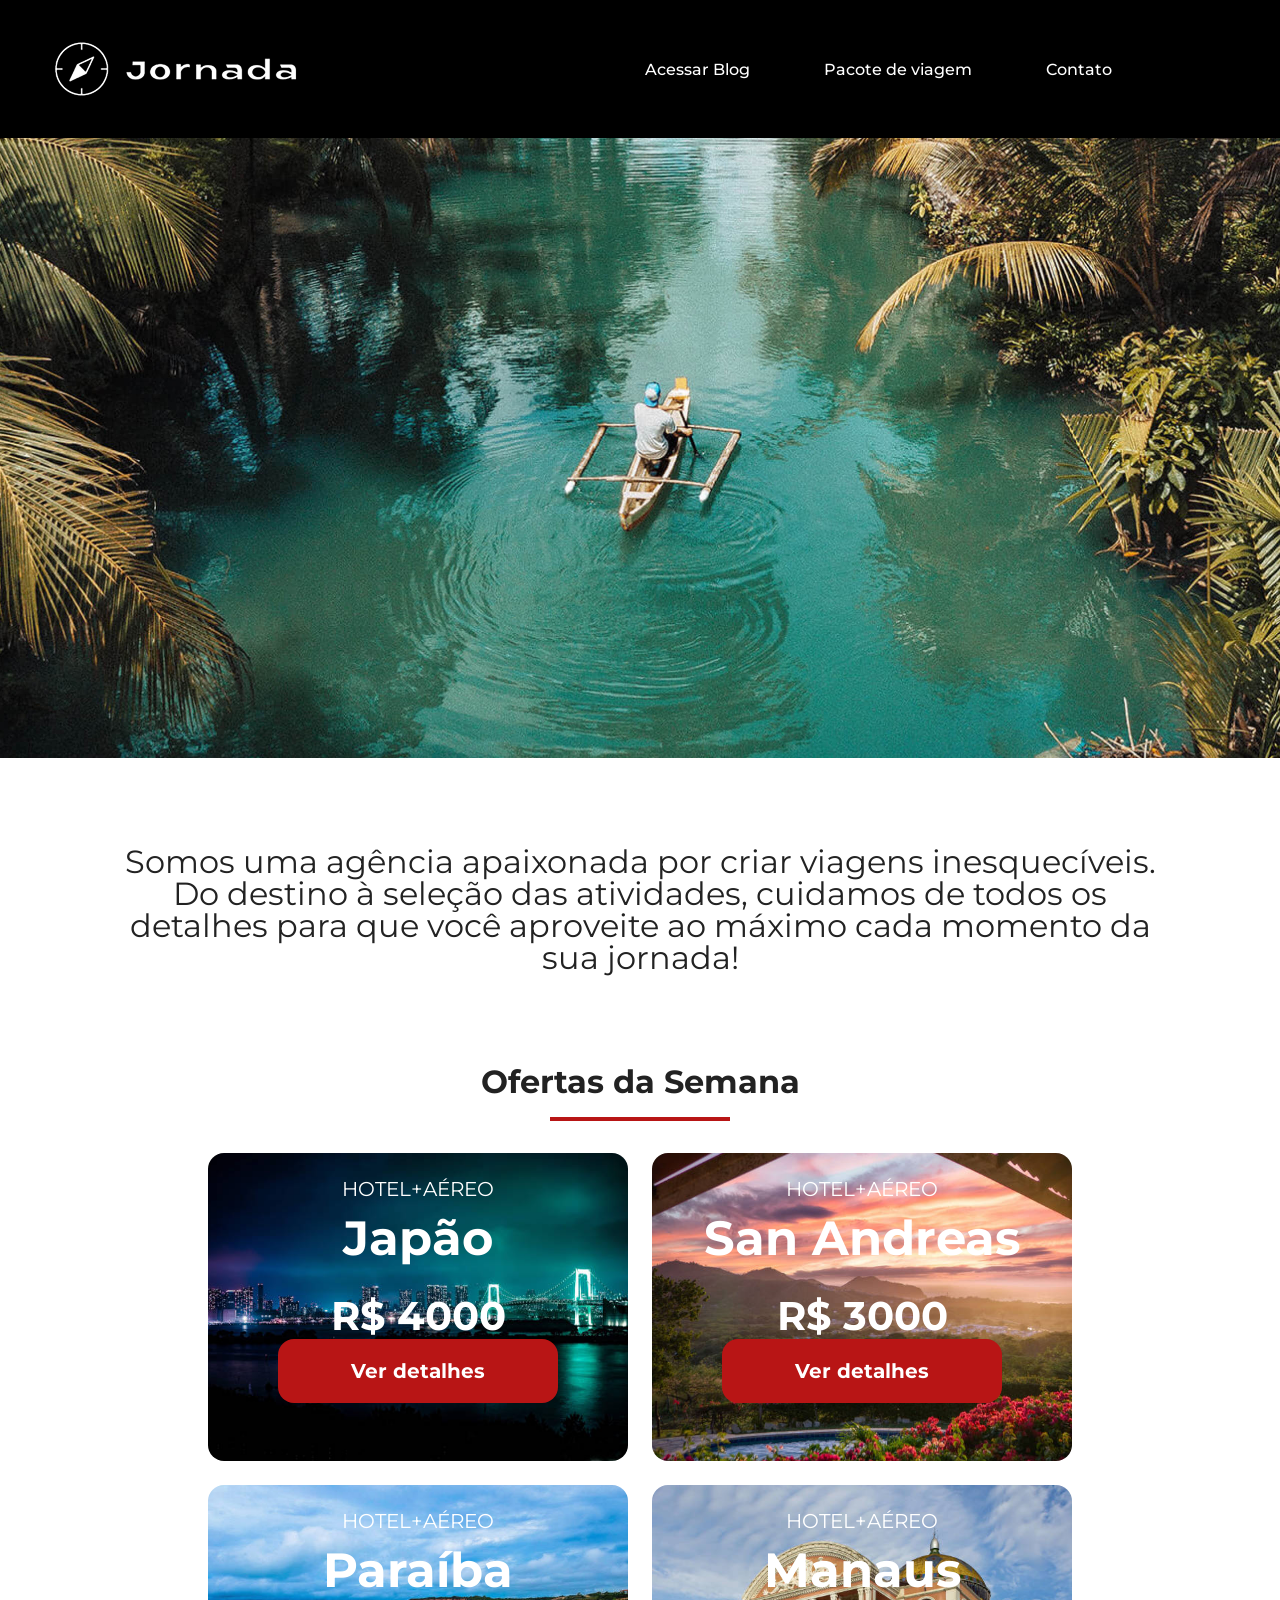
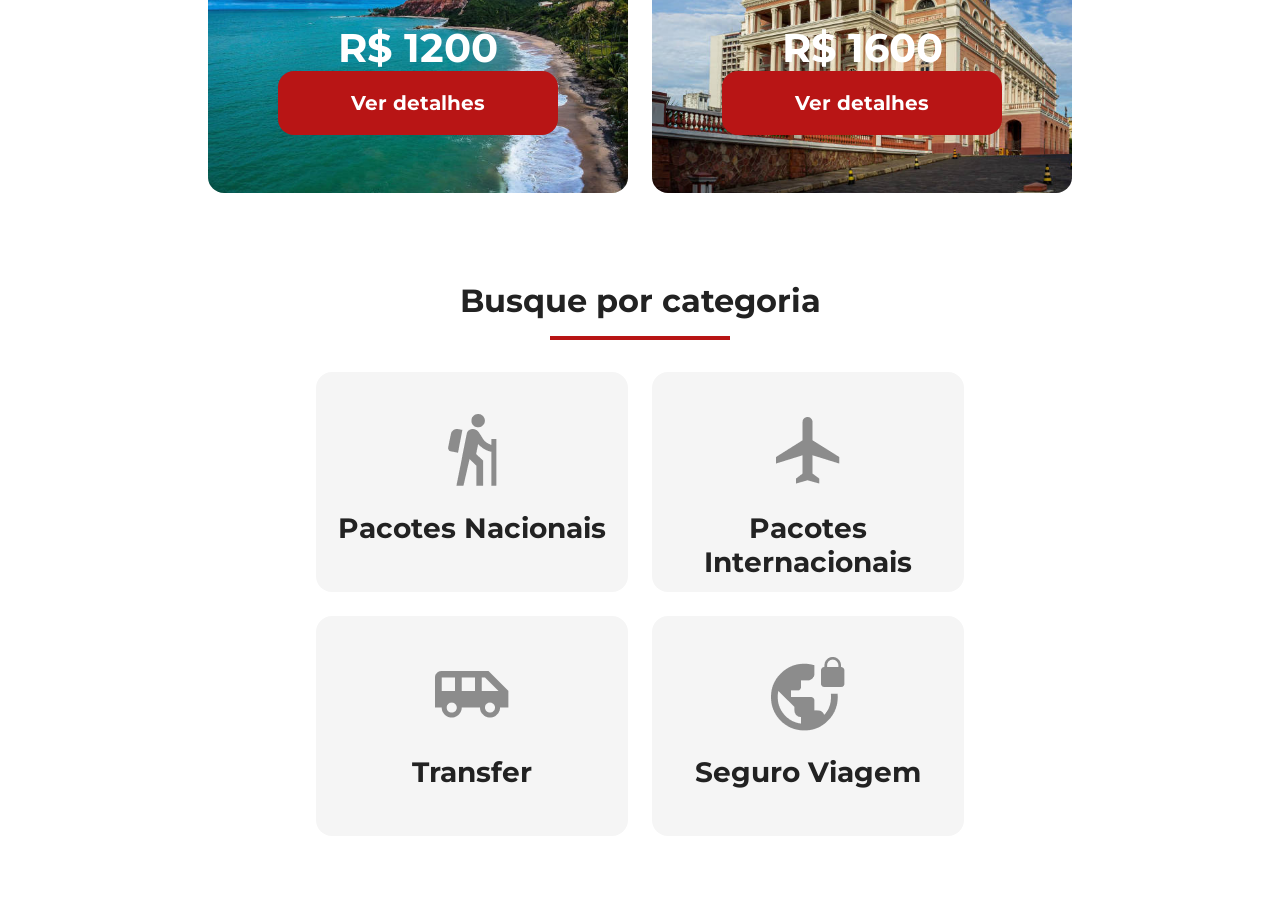
==== index.html @ 09c6f74e "finalizando responsividade e ajustes em categorias" ====
<!doctype html>
<html lang="pt-br">
  <head>
    <meta charset="UTF-8" />
    <meta name="viewport" content="width=device-width, initial-scale=1.0" />
    <link rel="stylesheet" href="./css/style.css" />
    <title>Jornada Viagens</title>
  </head>
  <body>
    <header>
      <a class="logo" href="index.html" title="volta para a página inicial">
        <img
          class="img-mobile"
          src="./img/bussola-jornada-branca.png"
          alt="Bussola do logo na cor branca"
        />
        <img
          class="img-desktop"
          src="./img/bussola-texto-branca.png"
          alt="Logo jornada viagens na cor branca"
        />
      </a>
      <div class="navigation-menu">
        <label for="menu">
          <img src="./img/menu.png" alt="menu" />
        </label>
        <input type="checkbox" id="menu" hidden />
        <nav>
          <ul class="list-links">
            <li>
              <a
                href="./blog.html"
                class="link"
                target="_blank"
                title="Acessar Blog"
                >Acessar Blog</a
              >
            </li>
            <li>
              <a
                href="./pacotes.html"
                class="link"
                target="_blank"
                title="Acessar Pacotes de viagem"
                >Pacote de viagem</a
              >
            </li>
            <li>
              <a
                href="./contato.html"
                class="link"
                target="_blank"
                title="Acessar Contato"
                >Contato</a
              >
            </li>
          </ul>
        </nav>
      </div>
    </header>
    <section class="hero">
      <div class="hero-img"></div>
      <h2>
        Somos uma agência apaixonada por criar viagens inesquecíveis. Do destino
        à seleção das atividades, cuidamos de todos os detalhes para que você
        aproveite ao máximo cada momento da sua jornada!
      </h2>
    </section>
    <section class="offers sections">
      <div class="section-title">
        <h2>Ofertas da Semana</h2>
        <hr />
      </div>
      <div class="offers-cards">
        <article class="card japao">
          <header>
            <p>HOTEL+AÉREO</p>
            <h3>Japão <br /><span>R$ 4000</span></h3>
          </header>
          <footer>
            <a href="#" class="button">Ver detalhes</a>
          </footer>
        </article>
        <article class="card san-andreas">
          <header>
            <p>HOTEL+AÉREO</p>
            <h3>San Andreas <br /><span>R$ 3000</span></h3>
          </header>
          <footer>
            <a href="#" class="button">Ver detalhes</a>
          </footer>
        </article>
        <article class="card paraiba">
          <header>
            <p>HOTEL+AÉREO</p>
            <h3>Paraíba <br /><span>R$ 1200</span></h3>
          </header>
          <footer>
            <a href="#" class="button">Ver detalhes</a>
          </footer>
        </article>
        <article class="card manaus">
          <header>
            <p>HOTEL+AÉREO</p>
            <h3>Manaus <br /><span>R$ 1600</span></h3>
          </header>
          <footer>
            <a href="#" class="button">Ver detalhes</a>
          </footer>
        </article>
      </div>
    </section>
    <section class="categories sections">
      <div class="section-title">
        <h2>Busque por categoria</h2>
        <hr />
      </div>
      <div class="categorias-cards">
        <a href="#" class="categoria">
          <div class="img-categoria">
            <img src="./img/category-pacote-nacional.png" alt="" />
          </div>
          <h3>Pacotes Nacionais</h3>
        </a>

        <a href="#" class="categoria">
          <div class="img-categoria">
            <img src="./img/category-pacote-internacional.png" alt="" />
          </div>
          <h3>Pacotes Internacionais</h3>
        </a>

        <a href="#" class="categoria">
          <div class="img-categoria">
            <img src="./img/category-transfer.png" alt="" />
          </div>
          <h3>Transfer</h3>
        </a>

        <a href="#" class="categoria">
          <div class="img-categoria">
            <img src="./img/category-seguro-viagens.png" alt="" />
          </div>
          <h3>Seguro Viagem</h3>
        </a>
      </div>
    </section>
  </body>
</html>
---- css/style.css ----
@import url(./global.css);
@import url(./header.css);
@import url(./hero.css);
@import url(./offers.css);
@import url(./category.css);
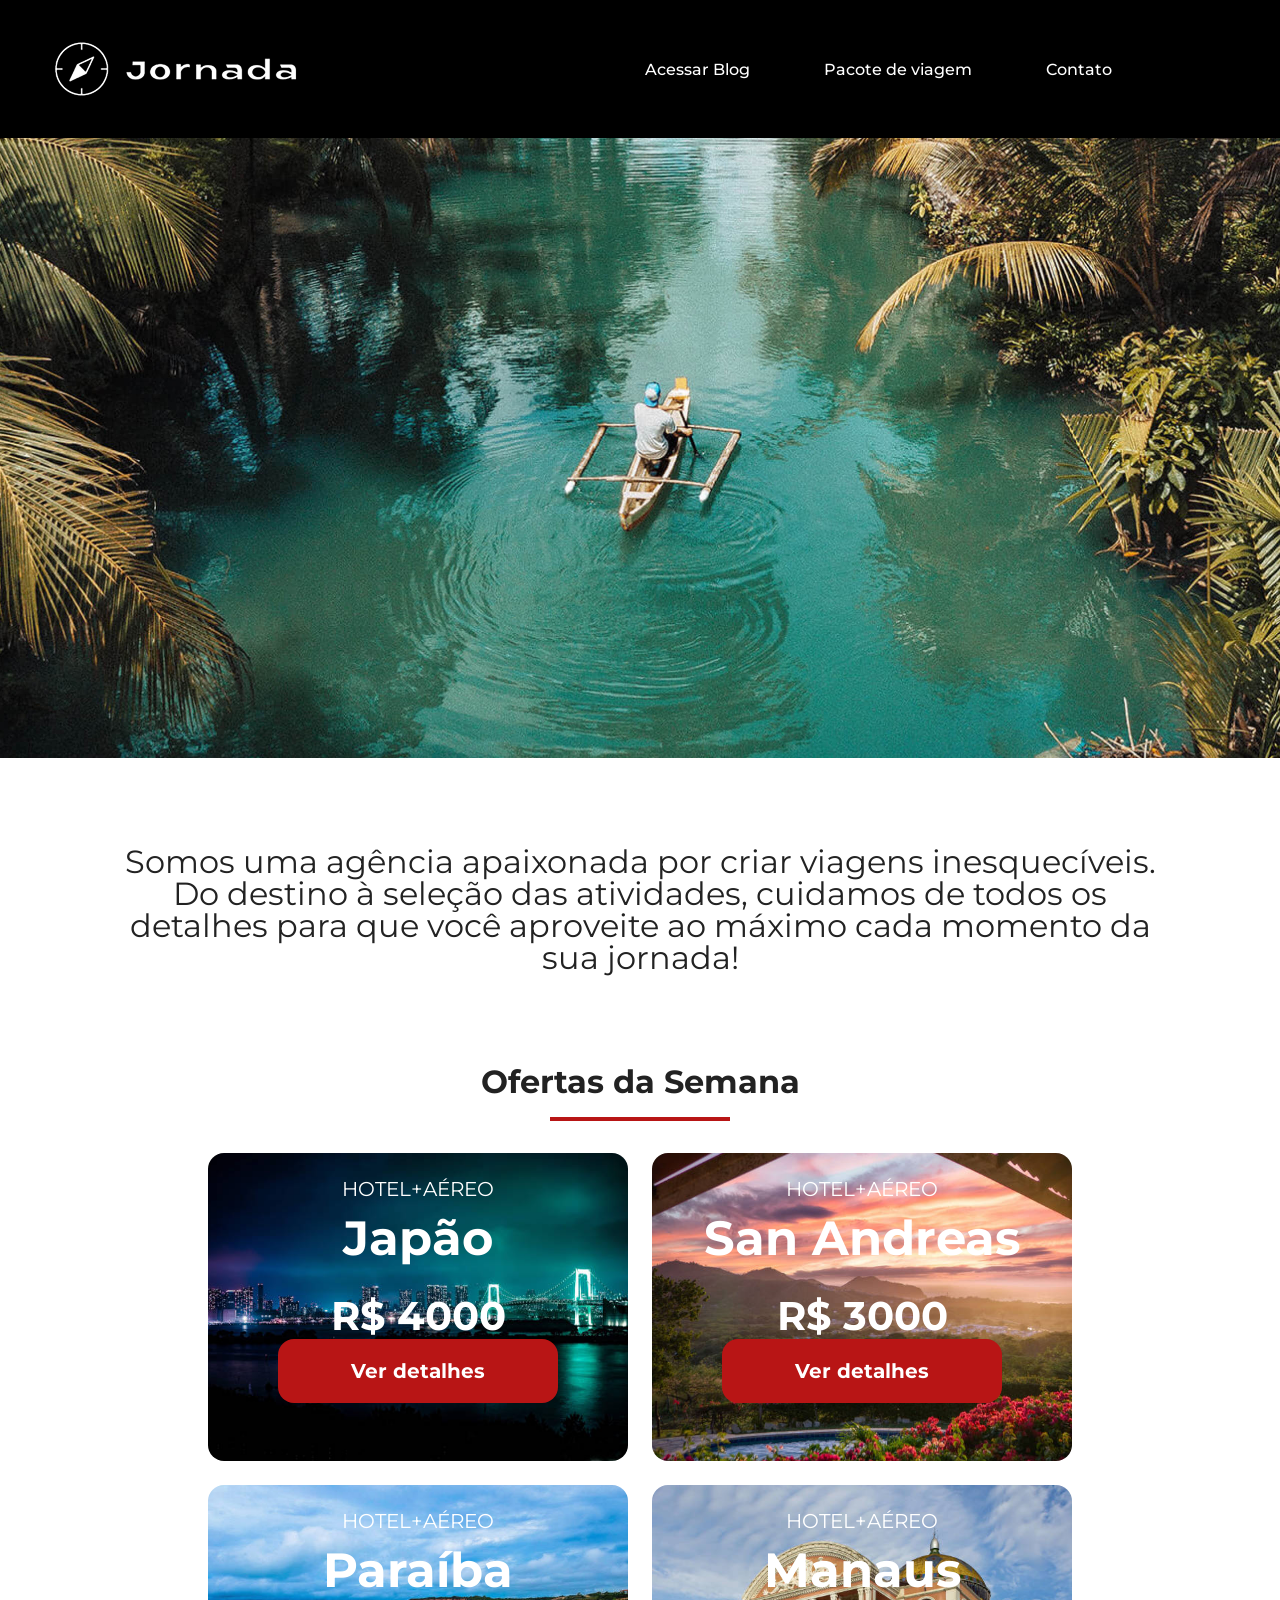
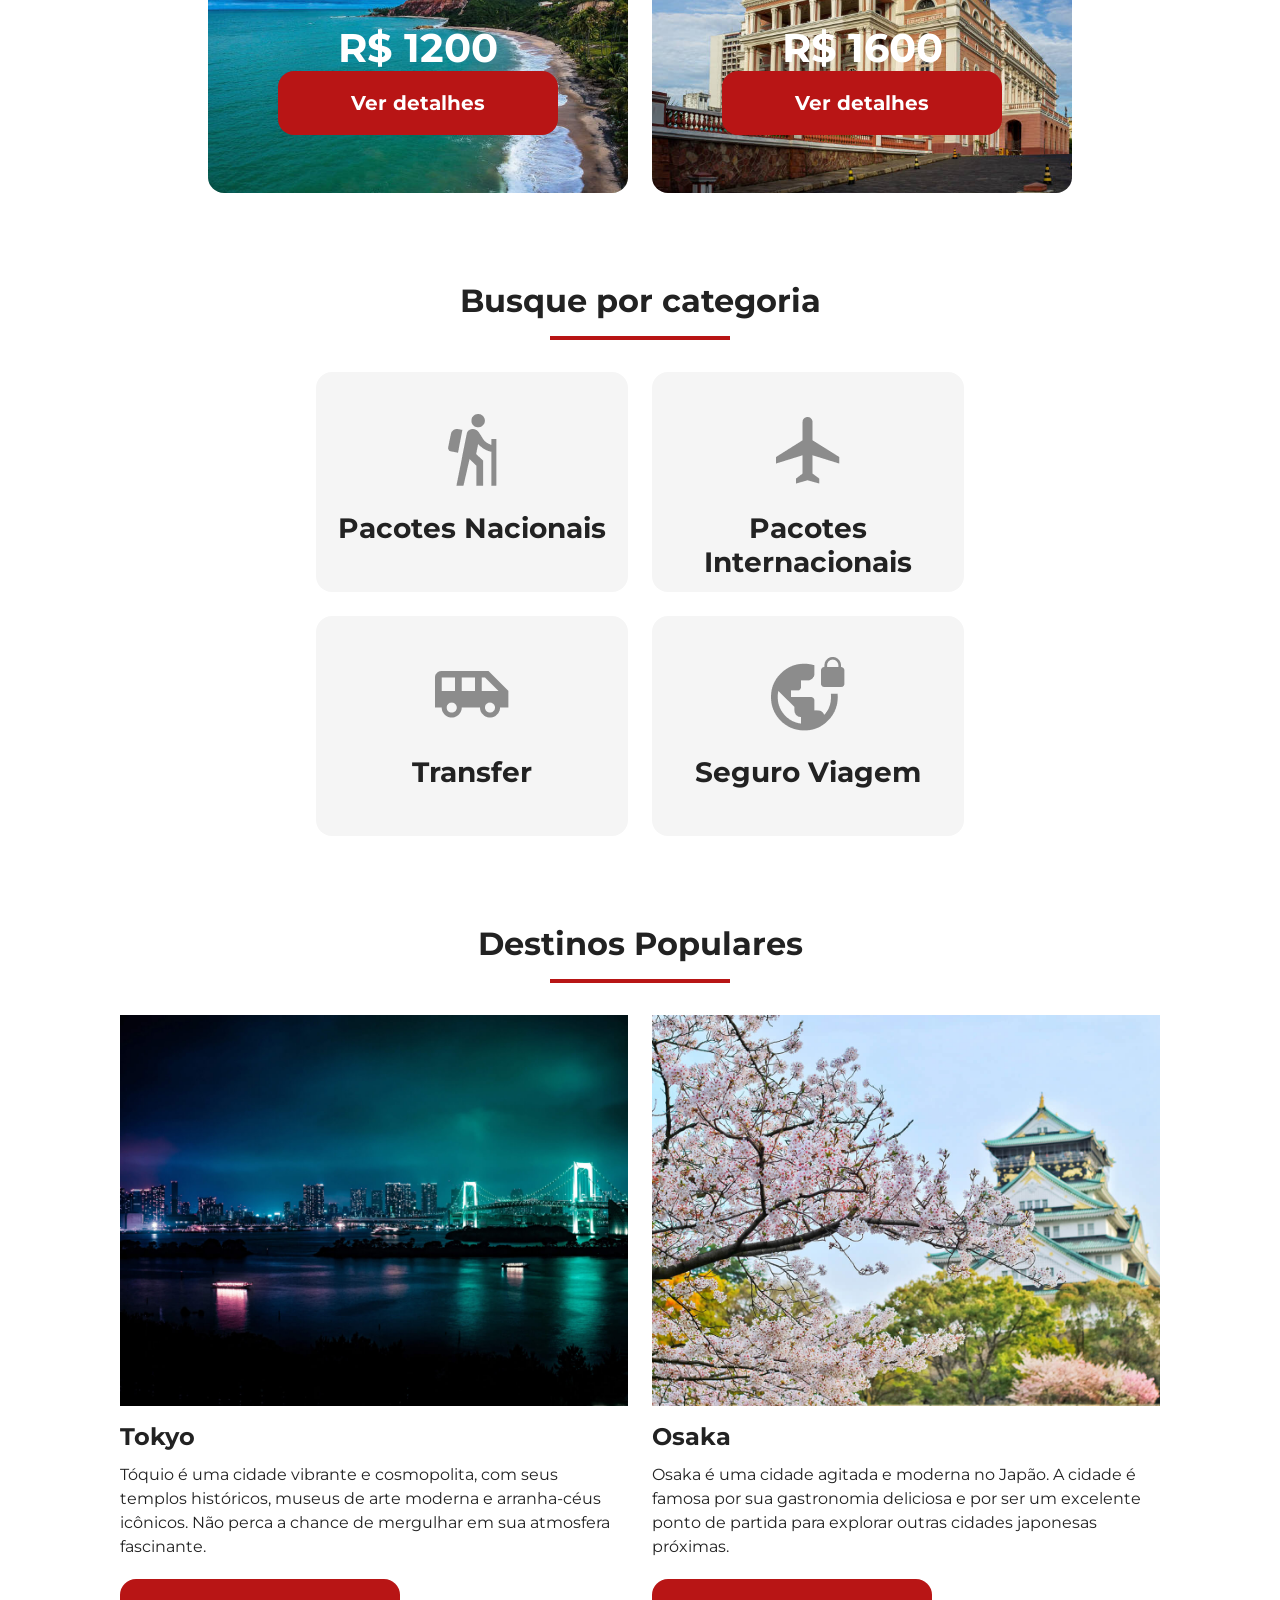
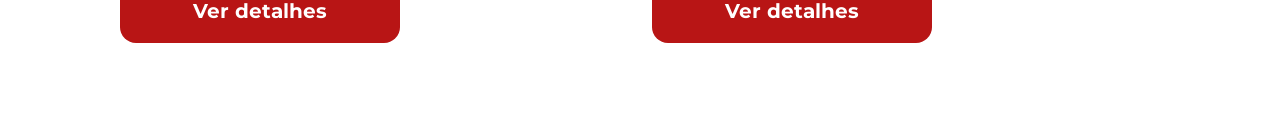
==== commit 90039db6: "adicionando sessão de destintion" ====
--- a/index.html
+++ b/index.html
@@ -145,5 +145,73 @@
         </a>
       </div>
     </section>
+    <section class="destinations sections" aria-labelledby="destinations-title">
+      <div class="section-title">
+        <h2 id="destinations-title">Destinos Populares</h2>
+        <hr />
+      </div>
+
+      <div class="destinations-cards">
+        <!-- Destino: Tóquio -->
+        <article class="destination-card">
+          <img
+            src="./img/destino-tokyo.jpg"
+            alt="Vista noturna de Tóquio com edifícios e pontes iluminadas"
+            class="destination-image"
+            width="800"
+            height="600"
+            loading="lazy"
+            decoding="async"
+          />
+
+          <div class="destination-content">
+            <h3>Tokyo</h3>
+            <p>
+              Tóquio é uma cidade vibrante e cosmopolita, com seus templos
+              históricos, museus de arte moderna e arranha-céus icônicos. Não
+              perca a chance de mergulhar em sua atmosfera fascinante.
+            </p>
+
+            <a
+              href="./pacotes.html"
+              class="button destination-button"
+              aria-label="Ver detalhes dos pacotes para Tóquio"
+            >
+              Ver detalhes
+            </a>
+          </div>
+        </article>
+
+        <!-- Destino: Osaka -->
+        <article class="destination-card">
+          <img
+            src="./img/destino-osaka.jpg"
+            alt="Castelo de Osaka cercado por cerejeiras floridas"
+            class="destination-image"
+            width="800"
+            height="600"
+            loading="lazy"
+            decoding="async"
+          />
+
+          <div class="destination-content">
+            <h3>Osaka</h3>
+            <p>
+              Osaka é uma cidade agitada e moderna no Japão. A cidade é famosa
+              por sua gastronomia deliciosa e por ser um excelente ponto de
+              partida para explorar outras cidades japonesas próximas.
+            </p>
+
+            <a
+              href="./pacotes.html"
+              class="button destination-button"
+              aria-label="Ver detalhes dos pacotes para Osaka"
+            >
+              Ver detalhes
+            </a>
+          </div>
+        </article>
+      </div>
+    </section>
   </body>
 </html>
--- a/css/style.css
+++ b/css/style.css
@@ -3,3 +3,4 @@
 @import url(./hero.css);
 @import url(./offers.css);
 @import url(./category.css);
+@import url(./destination.css);
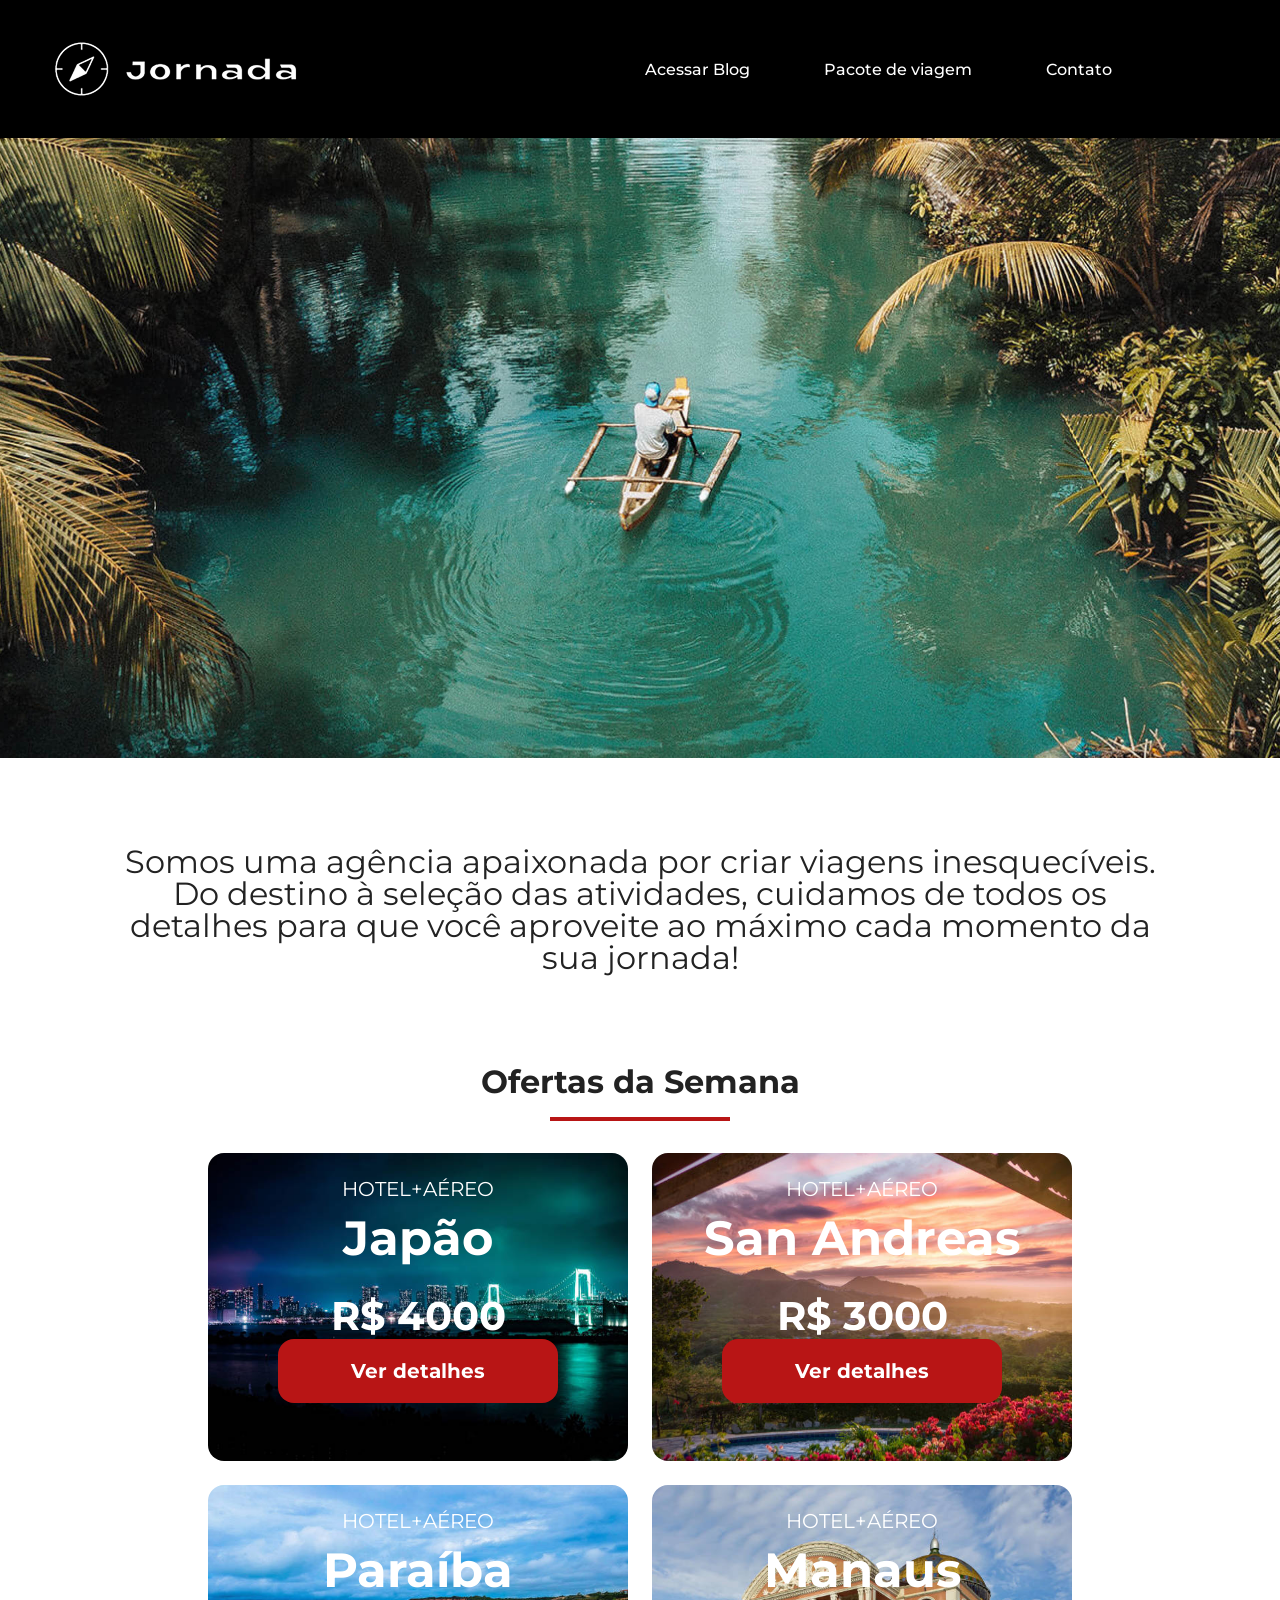
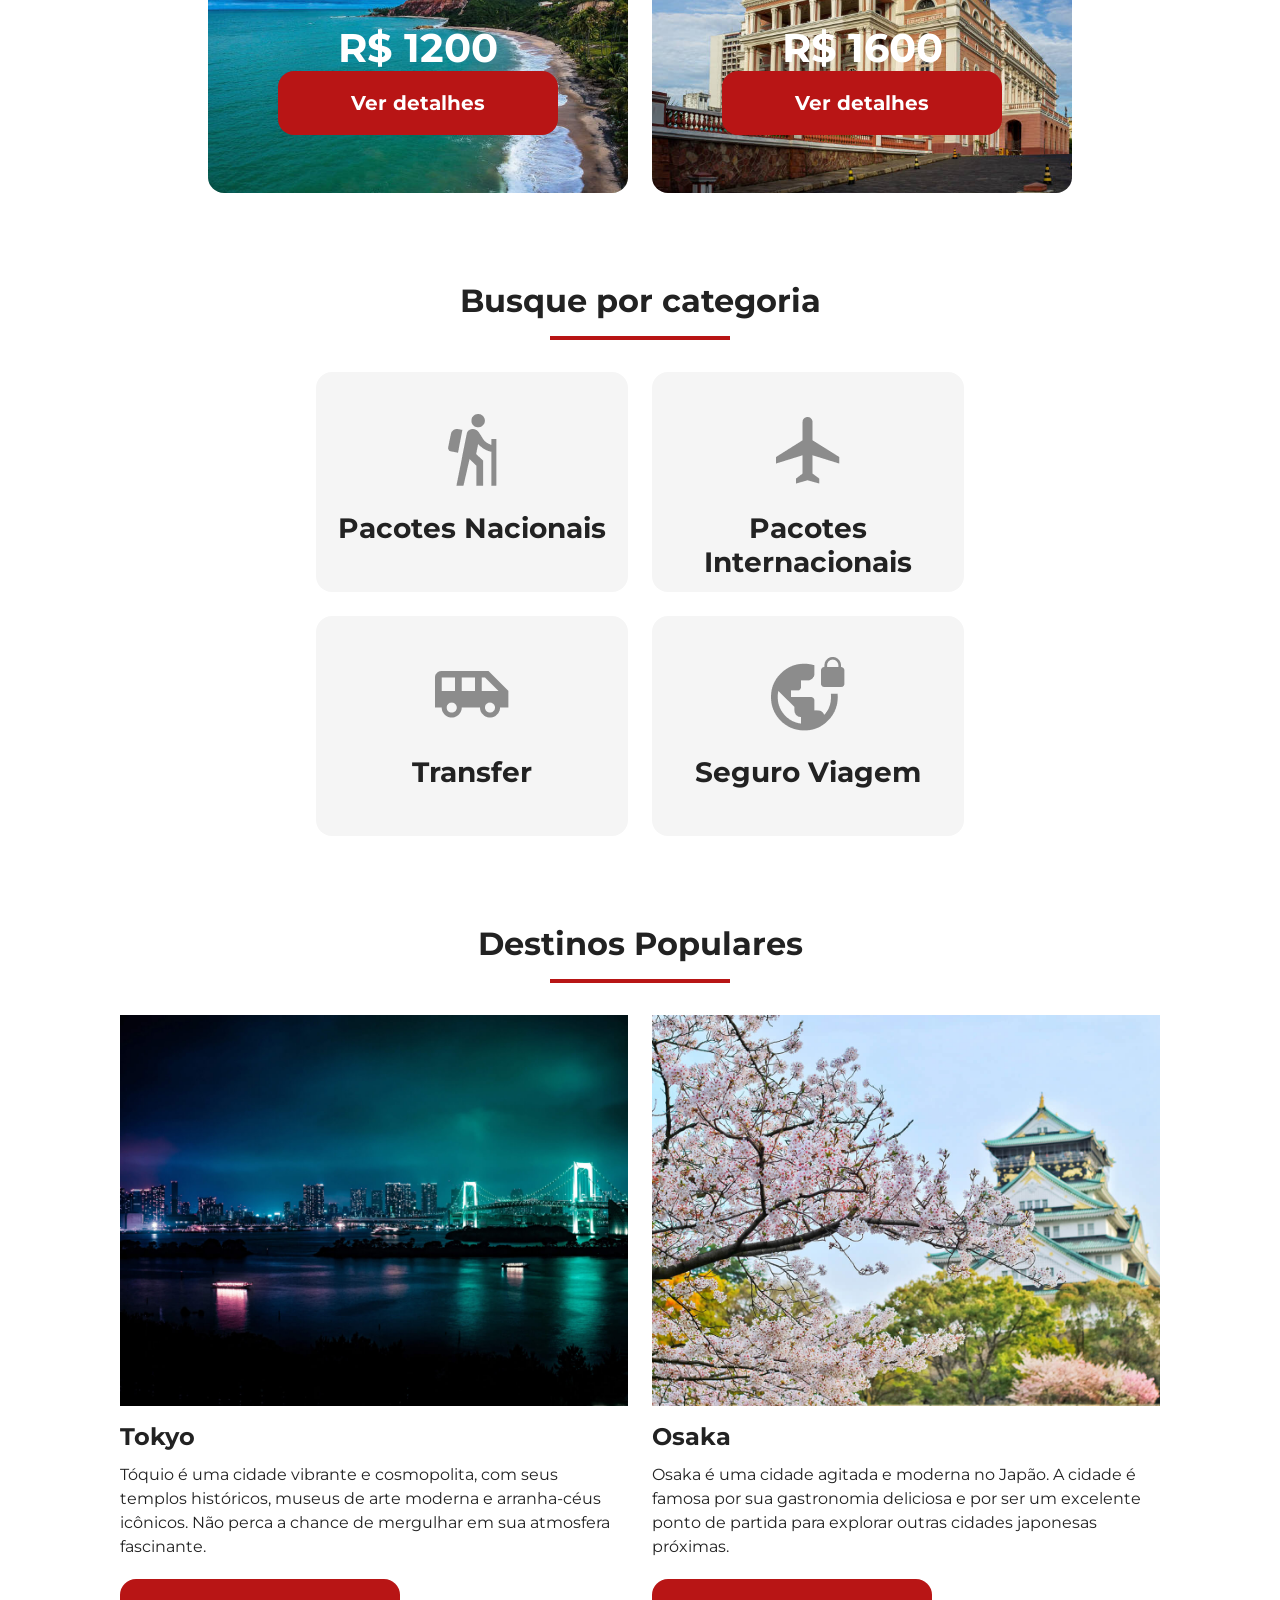
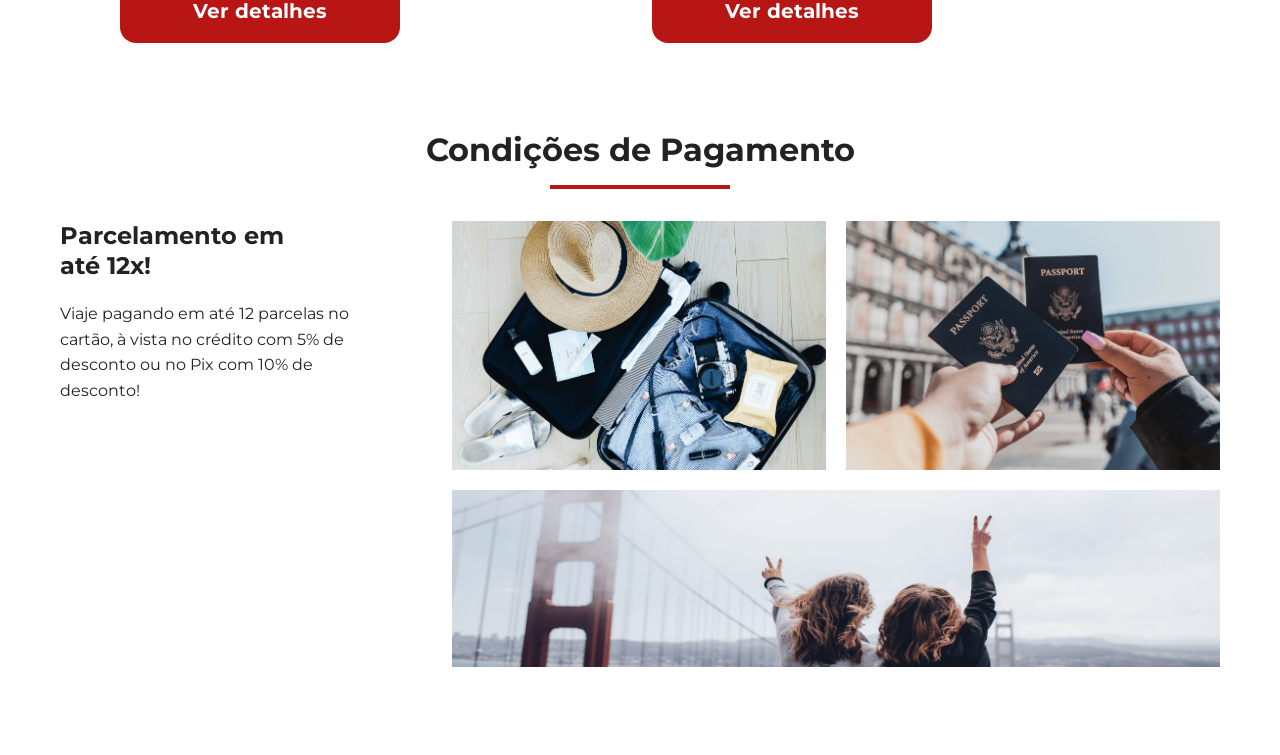
==== commit 64a04ae0: "Adicionando sessão de pagamentos" ====
--- a/index.html
+++ b/index.html
@@ -213,5 +213,57 @@
         </article>
       </div>
     </section>
+    <section
+      class="payment-conditions sections"
+      aria-labelledby="payment-title"
+    >
+      <div class="section-title">
+        <h2 id="payment-title">Condições de Pagamento</h2>
+        <hr />
+      </div>
+
+      <div class="payment-layout">
+        <div class="payment-content">
+          <h3>Parcelamento em até 12x!</h3>
+
+          <p>
+            Viaje pagando em até 12 parcelas no cartão, à vista no crédito com
+            5% de desconto ou no Pix com 10% de desconto!
+          </p>
+        </div>
+
+        <div class="payment-gallery">
+          <img
+            src="./img/pagamento-mala.png"
+            alt="Mala aberta com roupas e acessórios de viagem"
+            class="payment-image"
+            width="400"
+            height="700"
+            loading="lazy"
+            decoding="async"
+          />
+
+          <img
+            src="./img/pagamento-passaporte.png"
+            alt="Viajantes segurando passaportes"
+            class="payment-image"
+            width="400"
+            height="700"
+            loading="lazy"
+            decoding="async"
+          />
+
+          <img
+            src="./img/pagamento-viagem.png"
+            alt="Viajantes em frente à ponte Golden Gate"
+            class="payment-image payment-image-wide"
+            width="800"
+            height="450"
+            loading="lazy"
+            decoding="async"
+          />
+        </div>
+      </div>
+    </section>
   </body>
 </html>
--- a/css/style.css
+++ b/css/style.css
@@ -4,3 +4,4 @@
 @import url(./offers.css);
 @import url(./category.css);
 @import url(./destination.css);
+@import url(./payment.css);
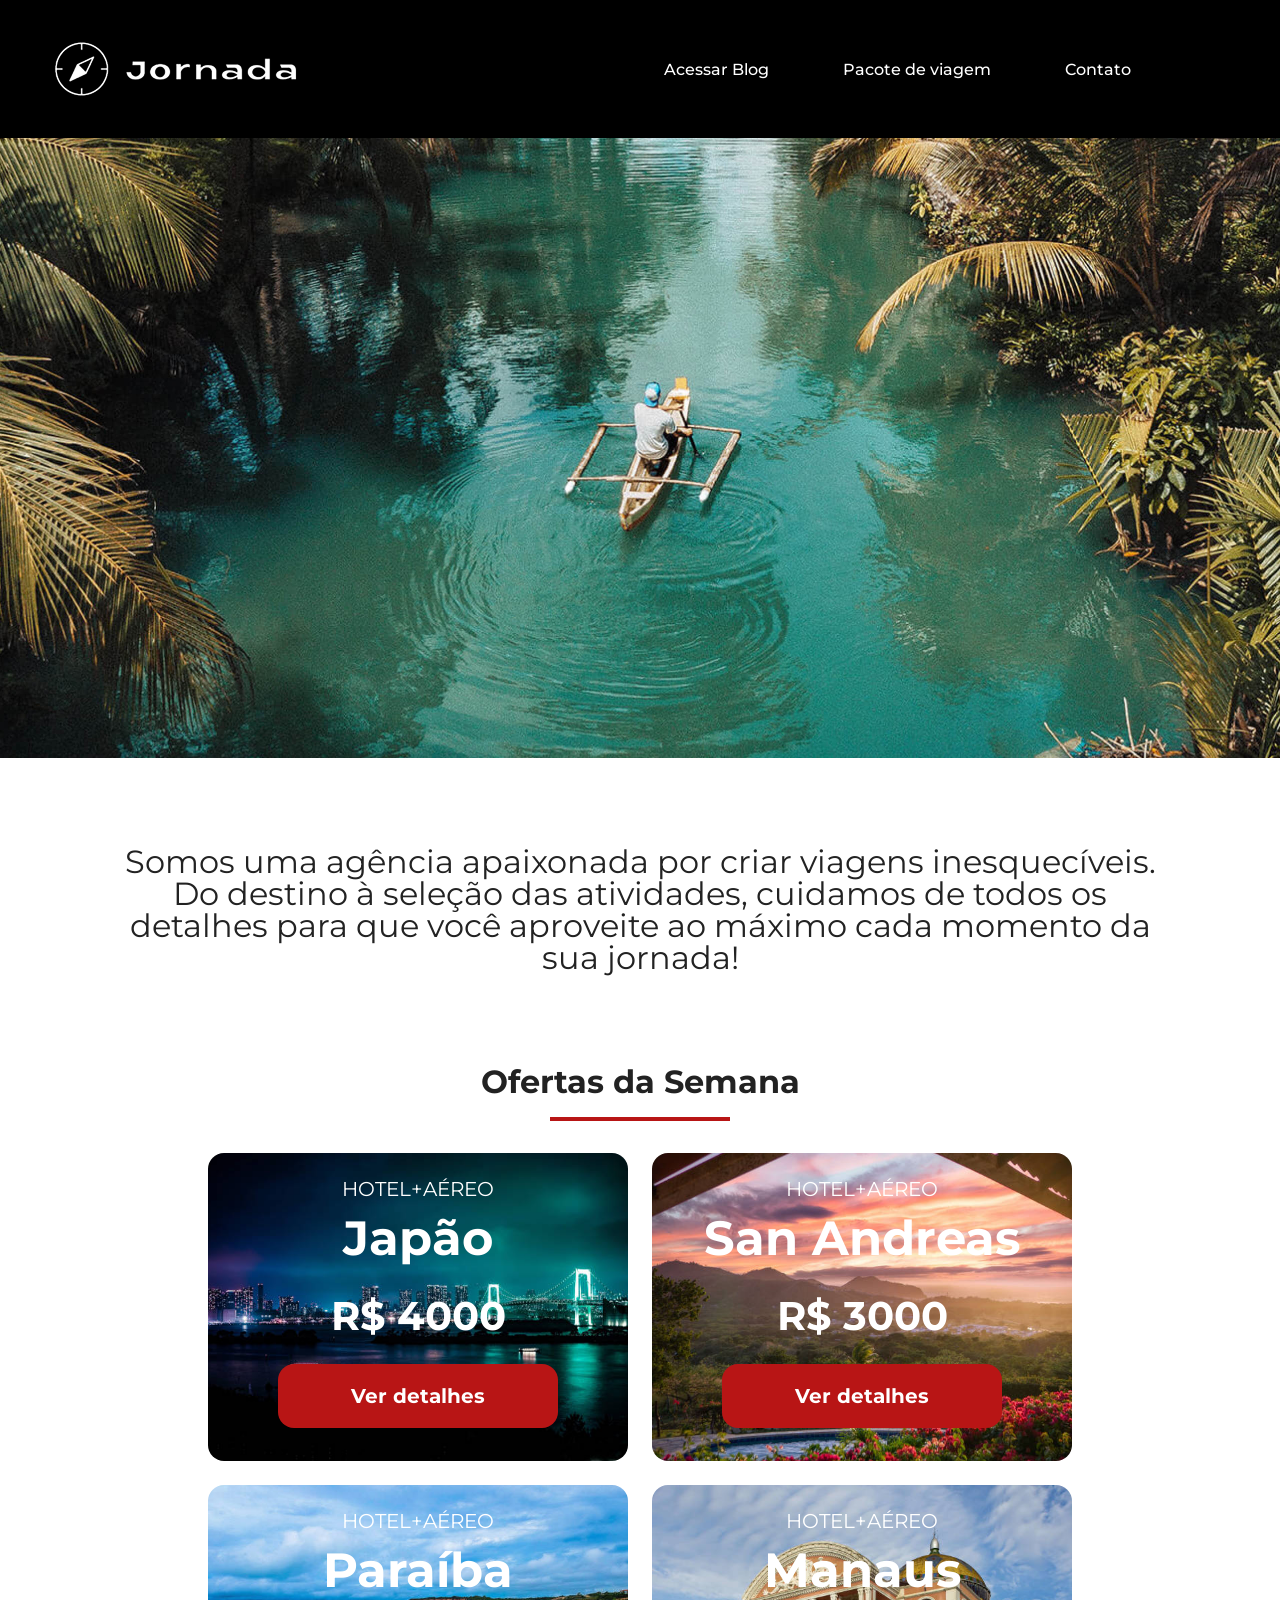
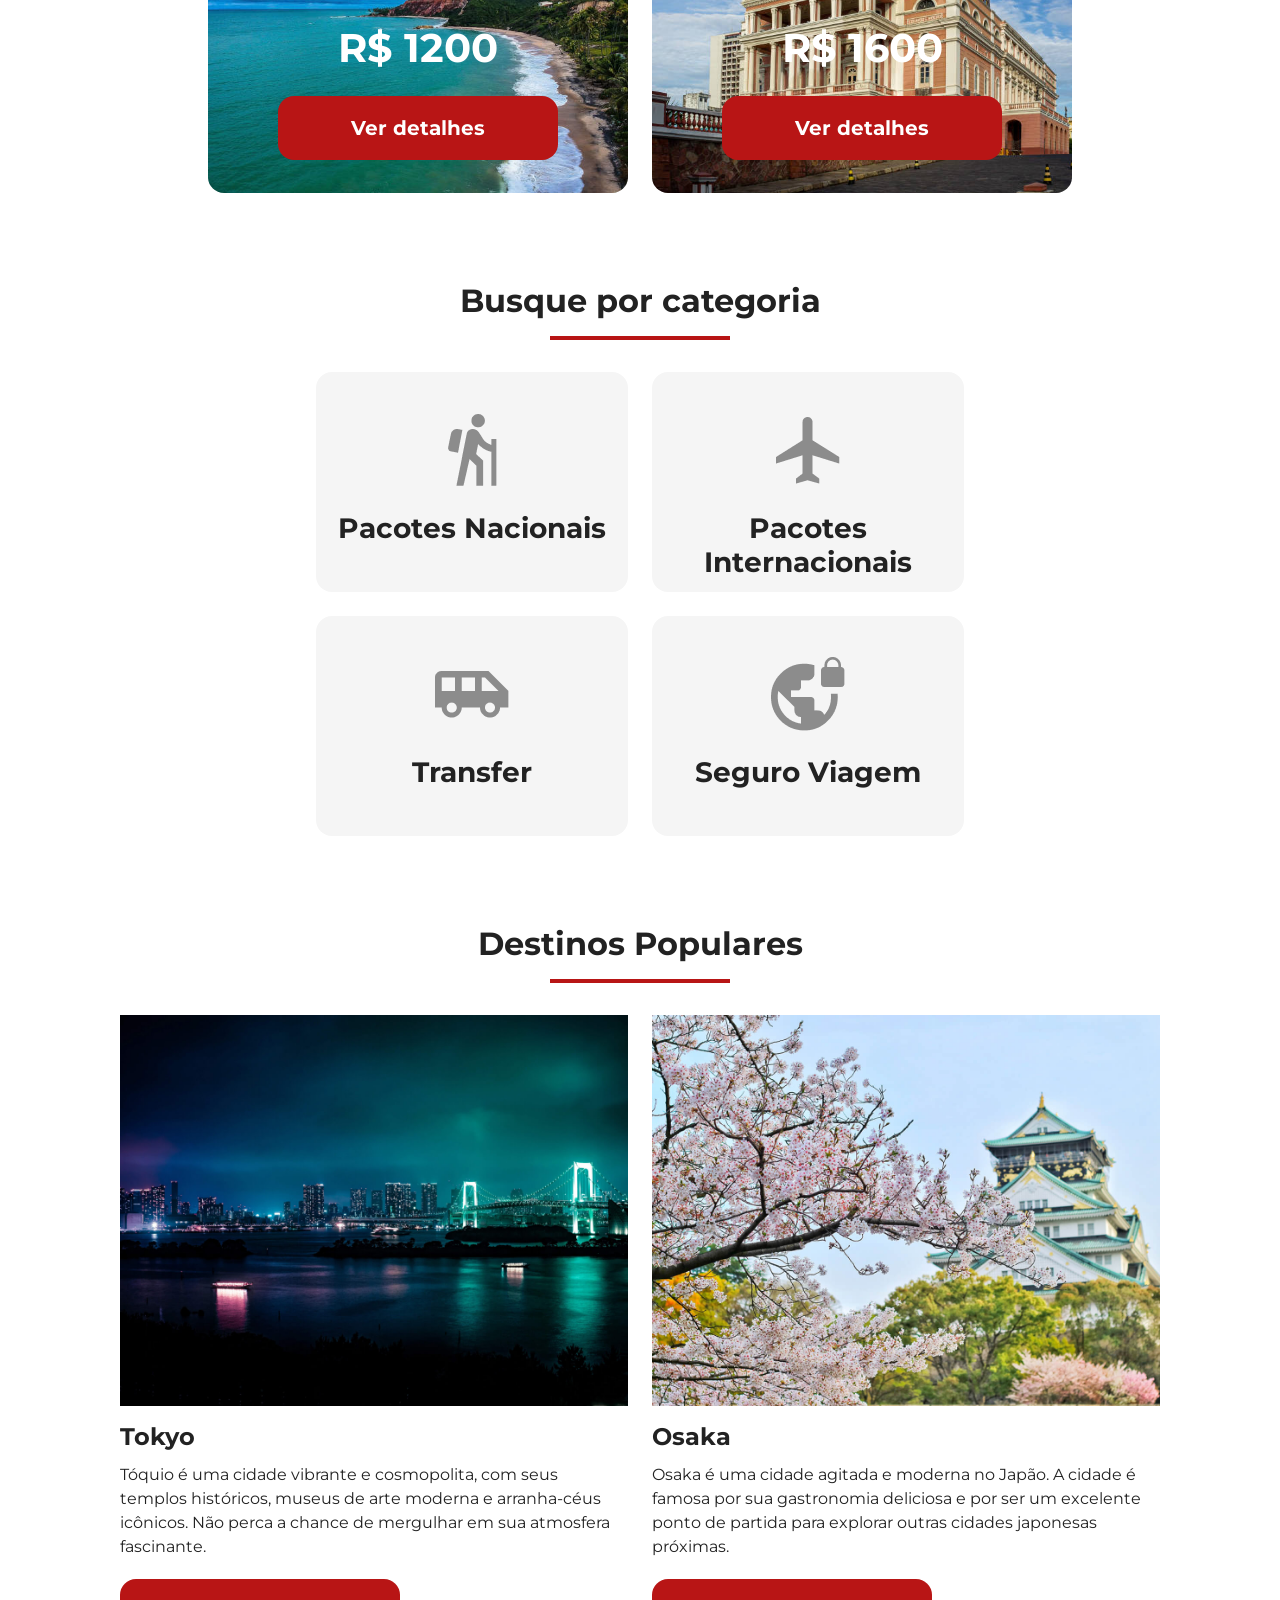
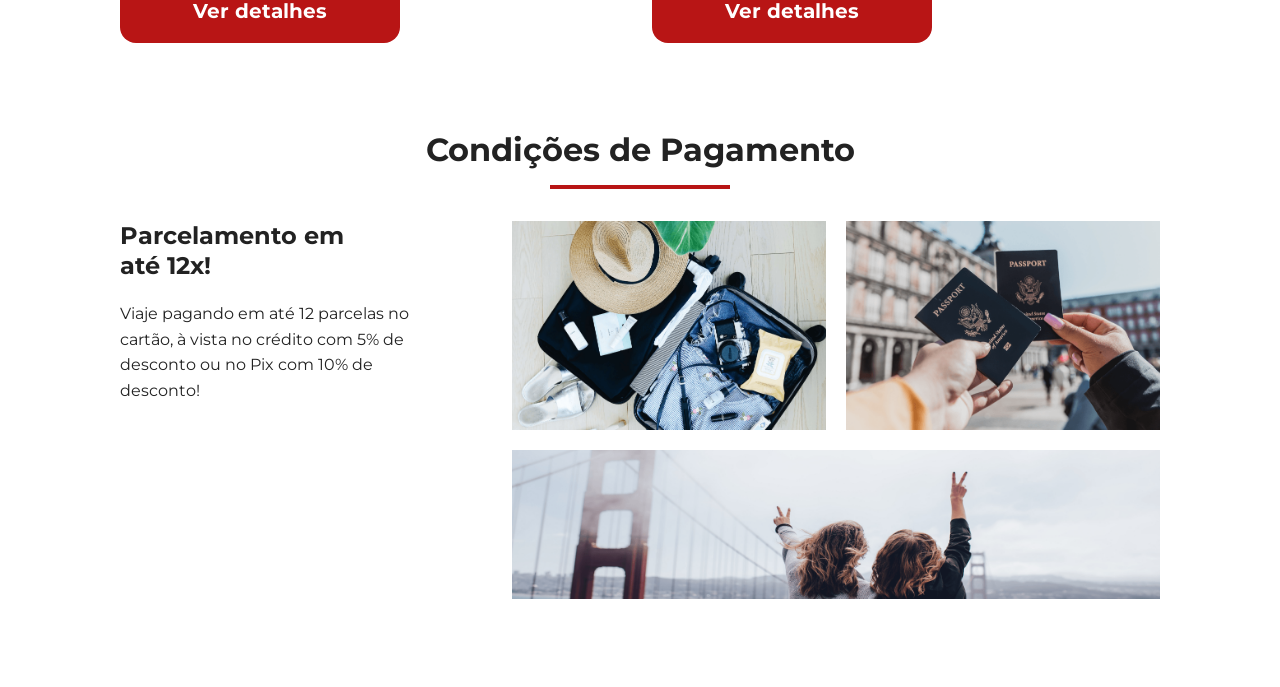
==== commit 7e0effc0: "Projeto modificado" ====
--- a/index.html
+++ b/index.html
@@ -1,269 +1,295 @@
 <!doctype html>
-<html lang="pt-br">
+<html lang="pt-BR">
   <head>
     <meta charset="UTF-8" />
-    <meta name="viewport" content="width=device-width, initial-scale=1.0" />
+    <meta name="viewport" content="width=device-width, initial-scale=1" />
+    <meta
+      name="description"
+      content="Conheça ofertas, destinos e condições de pagamento da Jornada Viagens."
+    />
+    <meta name="theme-color" content="#000000" />
+    <title>Jornada Viagens</title>
+    <link
+      rel="preload"
+      as="image"
+      href="./img/hero-mobile.jpg"
+      media="(max-width: 767px)"
+    />
+    <link
+      rel="preload"
+      as="image"
+      href="./img/hero-tablet.jpg"
+      media="(min-width: 768px) and (max-width: 1023px)"
+    />
+    <link
+      rel="preload"
+      as="image"
+      href="./img/hero-desktop-v2.jpg"
+      media="(min-width: 1024px)"
+    />
     <link rel="stylesheet" href="./css/style.css" />
-    <title>Jornada Viagens</title>
   </head>
   <body>
-    <header>
-      <a class="logo" href="index.html" title="volta para a página inicial">
-        <img
-          class="img-mobile"
-          src="./img/bussola-jornada-branca.png"
-          alt="Bussola do logo na cor branca"
+    <a class="skip-link" href="#conteudo">Pular para o conteúdo</a>
+
+    <header class="site-header">
+      <a class="site-logo" href="./index.html">
+        <picture>
+          <source
+            media="(min-width: 1024px)"
+            srcset="./img/bussola-texto-branca.png"
+          />
+          <img
+            src="./img/bussola-jornada-branca.png"
+            alt="Jornada Viagens — página inicial"
+            width="68"
+            height="64"
+          />
+        </picture>
+      </a>
+
+      <nav class="site-nav" aria-label="Navegação principal">
+        <!-- Checkbox acessível: Espaço alterna o menu, sem JavaScript -->
+        <input
+          class="site-nav__checkbox"
+          type="checkbox"
+          id="menu-toggle"
+          aria-controls="menu-principal"
         />
-        <img
-          class="img-desktop"
-          src="./img/bussola-texto-branca.png"
-          alt="Logo jornada viagens na cor branca"
-        />
-      </a>
-      <div class="navigation-menu">
-        <label for="menu">
-          <img src="./img/menu.png" alt="menu" />
+        <label class="site-nav__toggle" for="menu-toggle">
+          <img src="./img/menu.png" alt="" width="24" height="16" />
+          <span class="visually-hidden">Mostrar links de navegação</span>
         </label>
-        <input type="checkbox" id="menu" hidden />
-        <nav>
-          <ul class="list-links">
-            <li>
+        <ul class="site-nav__links" id="menu-principal">
+          <li><a href="./blog.html">Acessar Blog</a></li>
+          <li><a href="./pacotes.html">Pacote de viagem</a></li>
+          <li><a href="./contato.html">Contato</a></li>
+        </ul>
+      </nav>
+    </header>
+
+    <main id="conteudo">
+      <section class="hero" aria-labelledby="hero-title">
+        <div class="hero__image" aria-hidden="true"></div>
+        <h1 class="hero__text" id="hero-title">
+          Somos uma agência apaixonada por criar viagens inesquecíveis. Do
+          destino à seleção das atividades, cuidamos de todos os detalhes para
+          que você aproveite ao máximo cada momento da sua jornada!
+        </h1>
+      </section>
+
+      <section class="section offers" aria-labelledby="offers-title">
+        <h2 class="section-heading" id="offers-title">Ofertas da Semana</h2>
+        <div class="offers__grid">
+          <article class="offer-card offer-card--japan">
+            <div class="offer-card__info">
+              <p>HOTEL+AÉREO</p>
+              <h3>Japão <span>R$ 4000</span></h3>
+            </div>
+            <a
+              class="button"
+              href="#"
+              aria-label="Ver detalhes da oferta para o Japão"
+              >Ver detalhes</a
+            >
+          </article>
+          <article class="offer-card offer-card--san-andreas">
+            <div class="offer-card__info">
+              <p>HOTEL+AÉREO</p>
+              <h3>San Andreas <span>R$ 3000</span></h3>
+            </div>
+            <a
+              class="button"
+              href="#"
+              aria-label="Ver detalhes da oferta para San Andreas"
+              >Ver detalhes</a
+            >
+          </article>
+          <article class="offer-card offer-card--paraiba">
+            <div class="offer-card__info">
+              <p>HOTEL+AÉREO</p>
+              <h3>Paraíba <span>R$ 1200</span></h3>
+            </div>
+            <a
+              class="button"
+              href="#"
+              aria-label="Ver detalhes da oferta para a Paraíba"
+              >Ver detalhes</a
+            >
+          </article>
+          <article class="offer-card offer-card--manaus">
+            <div class="offer-card__info">
+              <p>HOTEL+AÉREO</p>
+              <h3>Manaus <span>R$ 1600</span></h3>
+            </div>
+            <a
+              class="button"
+              href="#"
+              aria-label="Ver detalhes da oferta para Manaus"
+              >Ver detalhes</a
+            >
+          </article>
+        </div>
+      </section>
+
+      <section class="section categories" aria-labelledby="categories-title">
+        <h2 class="section-heading" id="categories-title">
+          Busque por categoria
+        </h2>
+        <div class="categories__grid">
+          <a class="category-card" href="#">
+            <span class="category-card__icon"
+              ><img
+                src="./img/category-pacote-nacional.png"
+                alt=""
+                width="49"
+                height="72"
+                loading="lazy"
+                decoding="async"
+            /></span>
+            <h3>Pacotes Nacionais</h3>
+          </a>
+          <a class="category-card" href="#">
+            <span class="category-card__icon"
+              ><img
+                src="./img/category-pacote-internacional.png"
+                alt=""
+                width="64"
+                height="67"
+                loading="lazy"
+                decoding="async"
+            /></span>
+            <h3>Pacotes Internacionais</h3>
+          </a>
+          <a class="category-card" href="#">
+            <span class="category-card__icon"
+              ><img
+                src="./img/category-transfer.png"
+                alt=""
+                width="74"
+                height="47"
+                loading="lazy"
+                decoding="async"
+            /></span>
+            <h3>Transfer</h3>
+          </a>
+          <a class="category-card" href="#">
+            <span class="category-card__icon"
+              ><img
+                src="./img/category-seguro-viagens.png"
+                alt=""
+                width="74"
+                height="74"
+                loading="lazy"
+                decoding="async"
+            /></span>
+            <h3>Seguro Viagem</h3>
+          </a>
+        </div>
+      </section>
+
+      <section
+        class="section destinations"
+        aria-labelledby="destinations-title"
+      >
+        <h2 class="section-heading" id="destinations-title">
+          Destinos Populares
+        </h2>
+        <div class="destinations__grid">
+          <article class="destination-card">
+            <img
+              class="destination-card__image"
+              src="./img/destino-tokyo.jpg"
+              alt="Vista noturna de Tóquio com edifícios e pontes iluminadas"
+              width="800"
+              height="600"
+              loading="lazy"
+              decoding="async"
+            />
+            <div class="destination-card__content">
+              <h3>Tokyo</h3>
+              <p>
+                Tóquio é uma cidade vibrante e cosmopolita, com seus templos
+                históricos, museus de arte moderna e arranha-céus icônicos. Não
+                perca a chance de mergulhar em sua atmosfera fascinante.
+              </p>
               <a
-                href="./blog.html"
-                class="link"
-                target="_blank"
-                title="Acessar Blog"
-                >Acessar Blog</a
+                class="button destination-card__button"
+                href="./pacotes.html"
+                aria-label="Ver detalhes dos pacotes para Tóquio"
+                >Ver detalhes</a
               >
-            </li>
-            <li>
+            </div>
+          </article>
+          <article class="destination-card">
+            <img
+              class="destination-card__image"
+              src="./img/destino-osaka.jpg"
+              alt="Castelo de Osaka cercado por cerejeiras floridas"
+              width="800"
+              height="600"
+              loading="lazy"
+              decoding="async"
+            />
+            <div class="destination-card__content">
+              <h3>Osaka</h3>
+              <p>
+                Osaka é uma cidade agitada e moderna no Japão. A cidade é famosa
+                por sua gastronomia deliciosa e por ser um excelente ponto de
+                partida para explorar outras cidades japonesas próximas.
+              </p>
               <a
+                class="button destination-card__button"
                 href="./pacotes.html"
-                class="link"
-                target="_blank"
-                title="Acessar Pacotes de viagem"
-                >Pacote de viagem</a
+                aria-label="Ver detalhes dos pacotes para Osaka"
+                >Ver detalhes</a
               >
-            </li>
-            <li>
-              <a
-                href="./contato.html"
-                class="link"
-                target="_blank"
-                title="Acessar Contato"
-                >Contato</a
-              >
-            </li>
-          </ul>
-        </nav>
-      </div>
-    </header>
-    <section class="hero">
-      <div class="hero-img"></div>
-      <h2>
-        Somos uma agência apaixonada por criar viagens inesquecíveis. Do destino
-        à seleção das atividades, cuidamos de todos os detalhes para que você
-        aproveite ao máximo cada momento da sua jornada!
-      </h2>
-    </section>
-    <section class="offers sections">
-      <div class="section-title">
-        <h2>Ofertas da Semana</h2>
-        <hr />
-      </div>
-      <div class="offers-cards">
-        <article class="card japao">
-          <header>
-            <p>HOTEL+AÉREO</p>
-            <h3>Japão <br /><span>R$ 4000</span></h3>
-          </header>
-          <footer>
-            <a href="#" class="button">Ver detalhes</a>
-          </footer>
-        </article>
-        <article class="card san-andreas">
-          <header>
-            <p>HOTEL+AÉREO</p>
-            <h3>San Andreas <br /><span>R$ 3000</span></h3>
-          </header>
-          <footer>
-            <a href="#" class="button">Ver detalhes</a>
-          </footer>
-        </article>
-        <article class="card paraiba">
-          <header>
-            <p>HOTEL+AÉREO</p>
-            <h3>Paraíba <br /><span>R$ 1200</span></h3>
-          </header>
-          <footer>
-            <a href="#" class="button">Ver detalhes</a>
-          </footer>
-        </article>
-        <article class="card manaus">
-          <header>
-            <p>HOTEL+AÉREO</p>
-            <h3>Manaus <br /><span>R$ 1600</span></h3>
-          </header>
-          <footer>
-            <a href="#" class="button">Ver detalhes</a>
-          </footer>
-        </article>
-      </div>
-    </section>
-    <section class="categories sections">
-      <div class="section-title">
-        <h2>Busque por categoria</h2>
-        <hr />
-      </div>
-      <div class="categorias-cards">
-        <a href="#" class="categoria">
-          <div class="img-categoria">
-            <img src="./img/category-pacote-nacional.png" alt="" />
+            </div>
+          </article>
+        </div>
+      </section>
+
+      <section class="section payment" aria-labelledby="payment-title">
+        <h2 class="section-heading" id="payment-title">
+          Condições de Pagamento
+        </h2>
+        <div class="payment__layout">
+          <div class="payment__content">
+            <h3>Parcelamento em até 12x!</h3>
+            <p>
+              Viaje pagando em até 12 parcelas no cartão, à vista no crédito com
+              5% de desconto ou no Pix com 10% de desconto!
+            </p>
           </div>
-          <h3>Pacotes Nacionais</h3>
-        </a>
-
-        <a href="#" class="categoria">
-          <div class="img-categoria">
-            <img src="./img/category-pacote-internacional.png" alt="" />
+          <div class="payment__gallery">
+            <img
+              src="./img/pagamento-mala.png"
+              alt="Mala aberta com roupas e acessórios de viagem"
+              width="400"
+              height="700"
+              loading="lazy"
+              decoding="async"
+            />
+            <img
+              src="./img/pagamento-passaporte.png"
+              alt="Viajantes segurando passaportes"
+              width="400"
+              height="700"
+              loading="lazy"
+              decoding="async"
+            />
+            <img
+              class="payment__image--wide"
+              src="./img/pagamento-viagem.png"
+              alt="Viajantes em frente à ponte Golden Gate"
+              width="800"
+              height="450"
+              loading="lazy"
+              decoding="async"
+            />
           </div>
-          <h3>Pacotes Internacionais</h3>
-        </a>
-
-        <a href="#" class="categoria">
-          <div class="img-categoria">
-            <img src="./img/category-transfer.png" alt="" />
-          </div>
-          <h3>Transfer</h3>
-        </a>
-
-        <a href="#" class="categoria">
-          <div class="img-categoria">
-            <img src="./img/category-seguro-viagens.png" alt="" />
-          </div>
-          <h3>Seguro Viagem</h3>
-        </a>
-      </div>
-    </section>
-    <section class="destinations sections" aria-labelledby="destinations-title">
-      <div class="section-title">
-        <h2 id="destinations-title">Destinos Populares</h2>
-        <hr />
-      </div>
-
-      <div class="destinations-cards">
-        <!-- Destino: Tóquio -->
-        <article class="destination-card">
-          <img
-            src="./img/destino-tokyo.jpg"
-            alt="Vista noturna de Tóquio com edifícios e pontes iluminadas"
-            class="destination-image"
-            width="800"
-            height="600"
-            loading="lazy"
-            decoding="async"
-          />
-
-          <div class="destination-content">
-            <h3>Tokyo</h3>
-            <p>
-              Tóquio é uma cidade vibrante e cosmopolita, com seus templos
-              históricos, museus de arte moderna e arranha-céus icônicos. Não
-              perca a chance de mergulhar em sua atmosfera fascinante.
-            </p>
-
-            <a
-              href="./pacotes.html"
-              class="button destination-button"
-              aria-label="Ver detalhes dos pacotes para Tóquio"
-            >
-              Ver detalhes
-            </a>
-          </div>
-        </article>
-
-        <!-- Destino: Osaka -->
-        <article class="destination-card">
-          <img
-            src="./img/destino-osaka.jpg"
-            alt="Castelo de Osaka cercado por cerejeiras floridas"
-            class="destination-image"
-            width="800"
-            height="600"
-            loading="lazy"
-            decoding="async"
-          />
-
-          <div class="destination-content">
-            <h3>Osaka</h3>
-            <p>
-              Osaka é uma cidade agitada e moderna no Japão. A cidade é famosa
-              por sua gastronomia deliciosa e por ser um excelente ponto de
-              partida para explorar outras cidades japonesas próximas.
-            </p>
-
-            <a
-              href="./pacotes.html"
-              class="button destination-button"
-              aria-label="Ver detalhes dos pacotes para Osaka"
-            >
-              Ver detalhes
-            </a>
-          </div>
-        </article>
-      </div>
-    </section>
-    <section
-      class="payment-conditions sections"
-      aria-labelledby="payment-title"
-    >
-      <div class="section-title">
-        <h2 id="payment-title">Condições de Pagamento</h2>
-        <hr />
-      </div>
-
-      <div class="payment-layout">
-        <div class="payment-content">
-          <h3>Parcelamento em até 12x!</h3>
-
-          <p>
-            Viaje pagando em até 12 parcelas no cartão, à vista no crédito com
-            5% de desconto ou no Pix com 10% de desconto!
-          </p>
-        </div>
-
-        <div class="payment-gallery">
-          <img
-            src="./img/pagamento-mala.png"
-            alt="Mala aberta com roupas e acessórios de viagem"
-            class="payment-image"
-            width="400"
-            height="700"
-            loading="lazy"
-            decoding="async"
-          />
-
-          <img
-            src="./img/pagamento-passaporte.png"
-            alt="Viajantes segurando passaportes"
-            class="payment-image"
-            width="400"
-            height="700"
-            loading="lazy"
-            decoding="async"
-          />
-
-          <img
-            src="./img/pagamento-viagem.png"
-            alt="Viajantes em frente à ponte Golden Gate"
-            class="payment-image payment-image-wide"
-            width="800"
-            height="450"
-            loading="lazy"
-            decoding="async"
-          />
-        </div>
-      </div>
-    </section>
+        </div>
+      </section>
+    </main>
   </body>
 </html>
--- a/css/style.css
+++ b/css/style.css
@@ -1,7 +1,7 @@
-@import url(./global.css);
-@import url(./header.css);
-@import url(./hero.css);
-@import url(./offers.css);
-@import url(./category.css);
-@import url(./destination.css);
-@import url(./payment.css);
+@import url(./src/global.css);
+@import url(./src/header.css);
+@import url(./src/hero.css);
+@import url(./src/offers.css);
+@import url(./src/categories.css);
+@import url(./src/destinations.css);
+@import url(./src/payments.css);
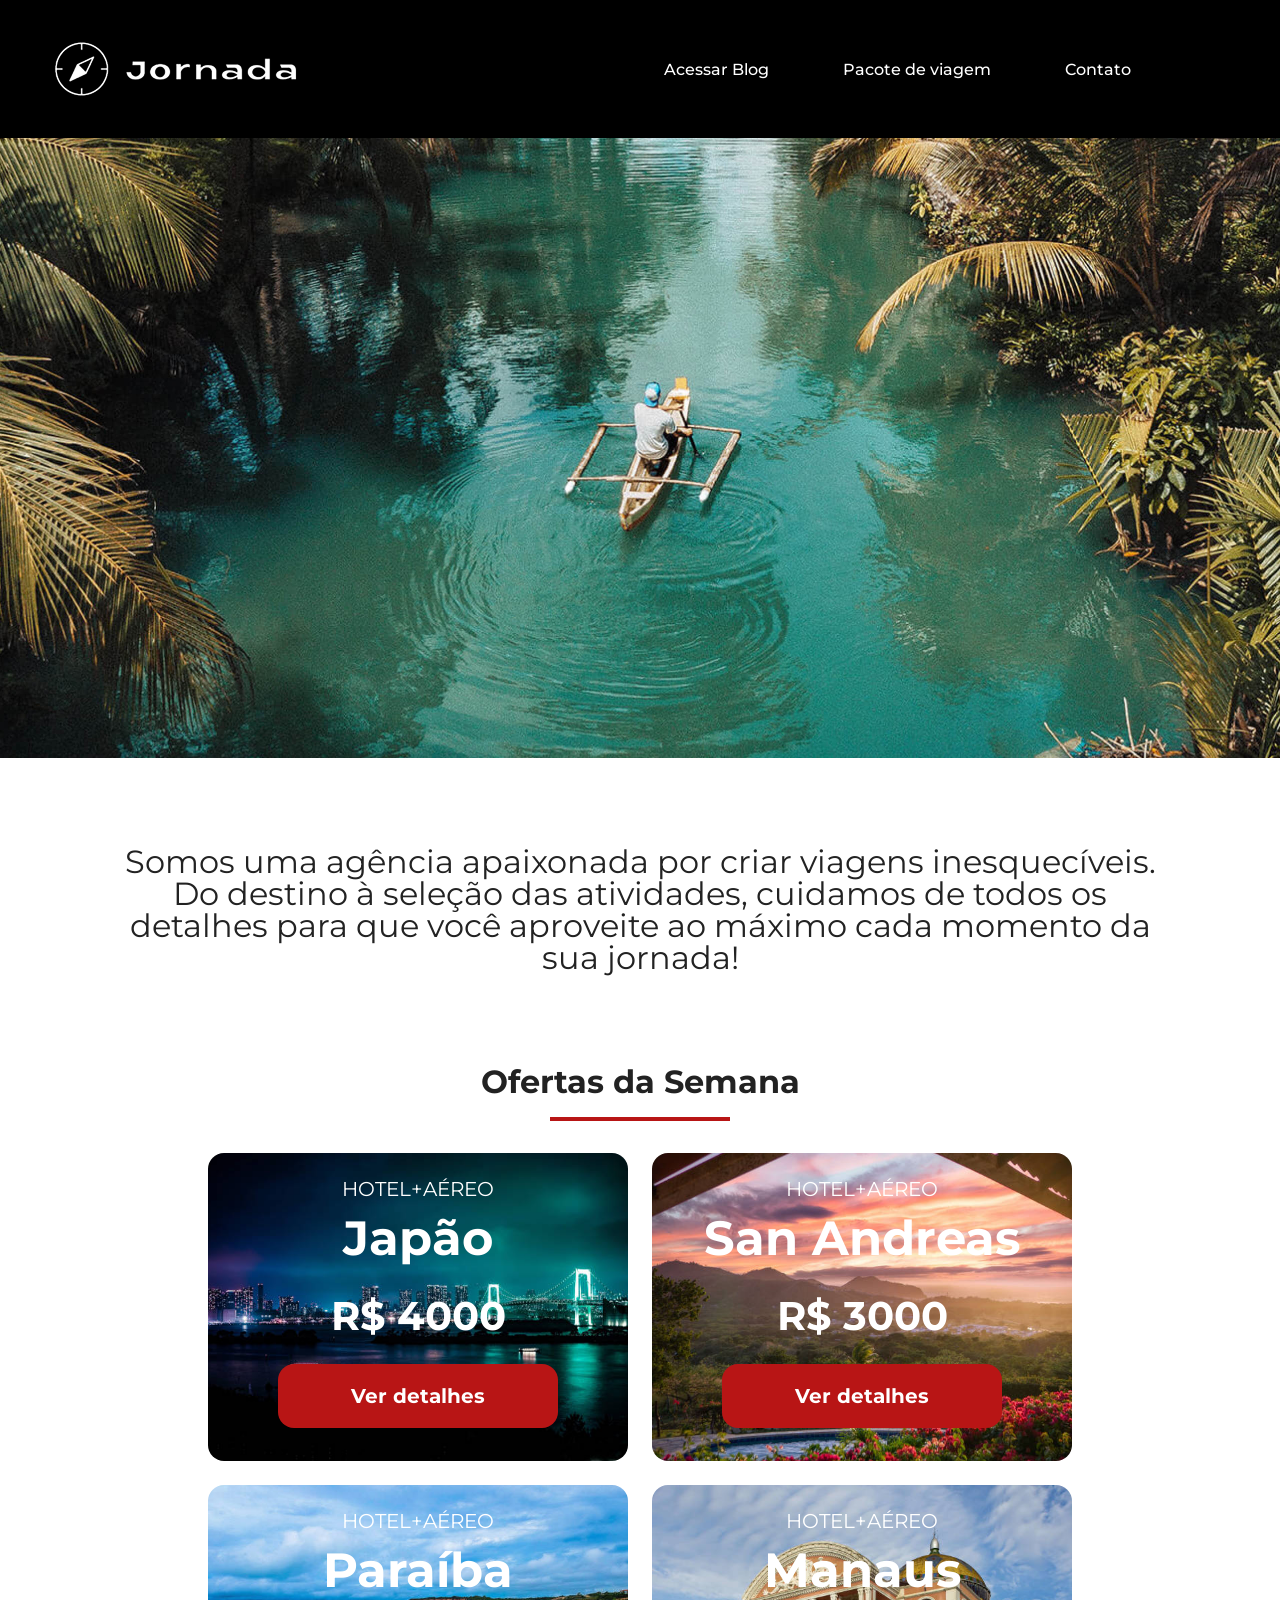
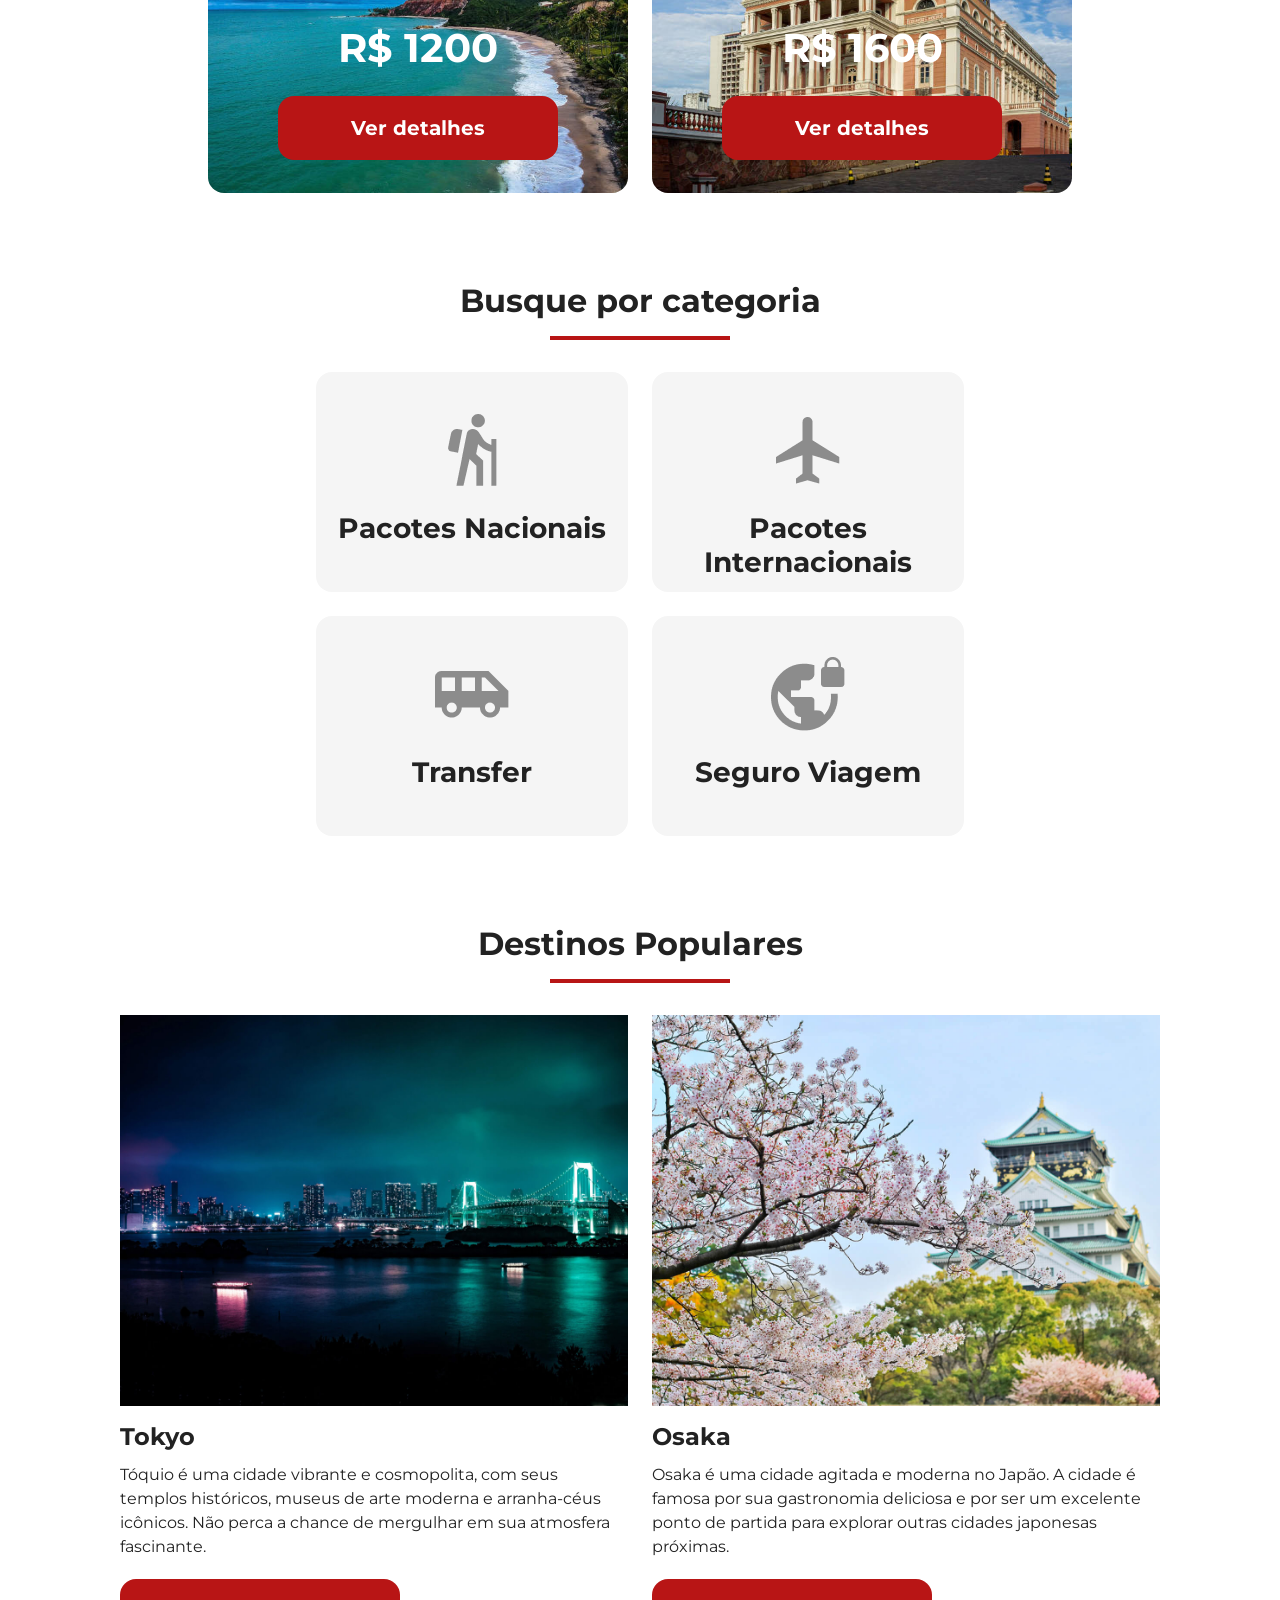
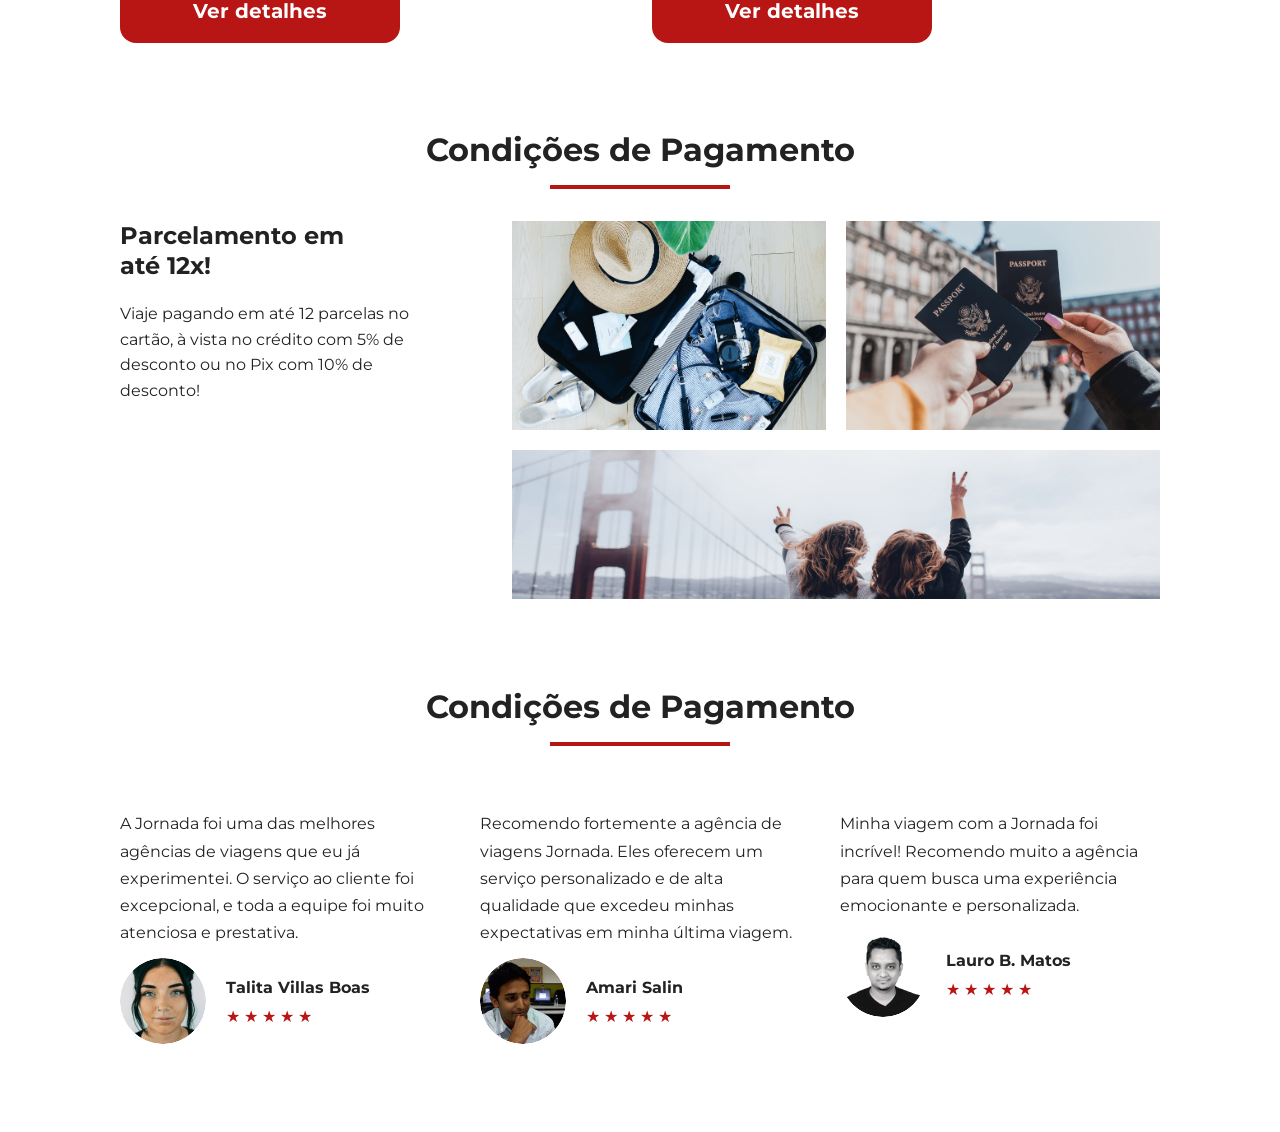
==== commit 5a488701: "finaliza a sessão testimonials" ====
--- a/index.html
+++ b/index.html
@@ -290,6 +290,77 @@
           </div>
         </div>
       </section>
+
+      <section
+        class="section testimonials"
+        aria-labelledby="testimonials-title"
+      >
+        <h2 class="section-heading" id="payment-title">
+          Condições de Pagamento
+        </h2>
+        <div class="testimonials-layout">
+          <article class="testimonial-first">
+            <header>
+              <p>
+                A Jornada foi uma das melhores agências de viagens que eu já experimentei. O serviço ao cliente foi excepcional, e toda a equipe foi muito atenciosa e prestativa.
+              </p>
+            </header>
+            <footer>
+              <img src="./img/avatar-talita.png" alt="Avatar da Talita">
+              <div class="profile-content">
+                <h4>Talita Villas Boas</h4>
+                <div class="rating">
+                  <span class="star">★</span>
+                  <span class="star">★</span>
+                  <span class="star">★</span>
+                  <span class="star">★</span>
+                  <span class="star">★</span>
+                </div>
+              </div>
+            </footer>
+          </article>
+          <article class="testimonial-second">
+            <header>
+              <p>
+                Recomendo fortemente a agência de viagens Jornada. Eles oferecem um serviço personalizado e de alta qualidade que excedeu minhas expectativas em minha última viagem.
+              </p>
+            </header>
+            <footer>
+              <img src="./img/avatar-amari.png" alt="Avatar do Amari">
+              <div class="profile-content">
+                <h4>Amari Salin</h4>
+                <div class="rating">
+                  <span class="star">★</span>
+                  <span class="star">★</span>
+                  <span class="star">★</span>
+                  <span class="star">★</span>
+                  <span class="star">★</span>
+                </div>
+              </div>
+            </footer>
+          </article>
+          <article class="testimonial-third">
+            <header>
+              <p>
+                Minha viagem com a Jornada foi incrível! Recomendo muito a agência para quem busca uma experiência emocionante e personalizada.
+              </p>
+            </header>
+            <footer>
+              <img src="./img/avatar-lauro.png" alt="Avatar do Lauro">
+              <div class="profile-content">
+                <h4>Lauro B. Matos</h4>
+                <div class="rating">
+                  <span class="star">★</span>
+                  <span class="star">★</span>
+                  <span class="star">★</span>
+                  <span class="star">★</span>
+                  <span class="star">★</span>
+                </div>
+              </div>
+            </footer>
+          </article>
+        </div>
+      </section>
     </main>
   </body>
 </html>
--- a/css/style.css
+++ b/css/style.css
@@ -4,4 +4,5 @@
 @import url(./src/offers.css);
 @import url(./src/categories.css);
 @import url(./src/destinations.css);
-@import url(./src/payments.css);+@import url(./src/payments.css);
+@import url(./src/testimonials.css);
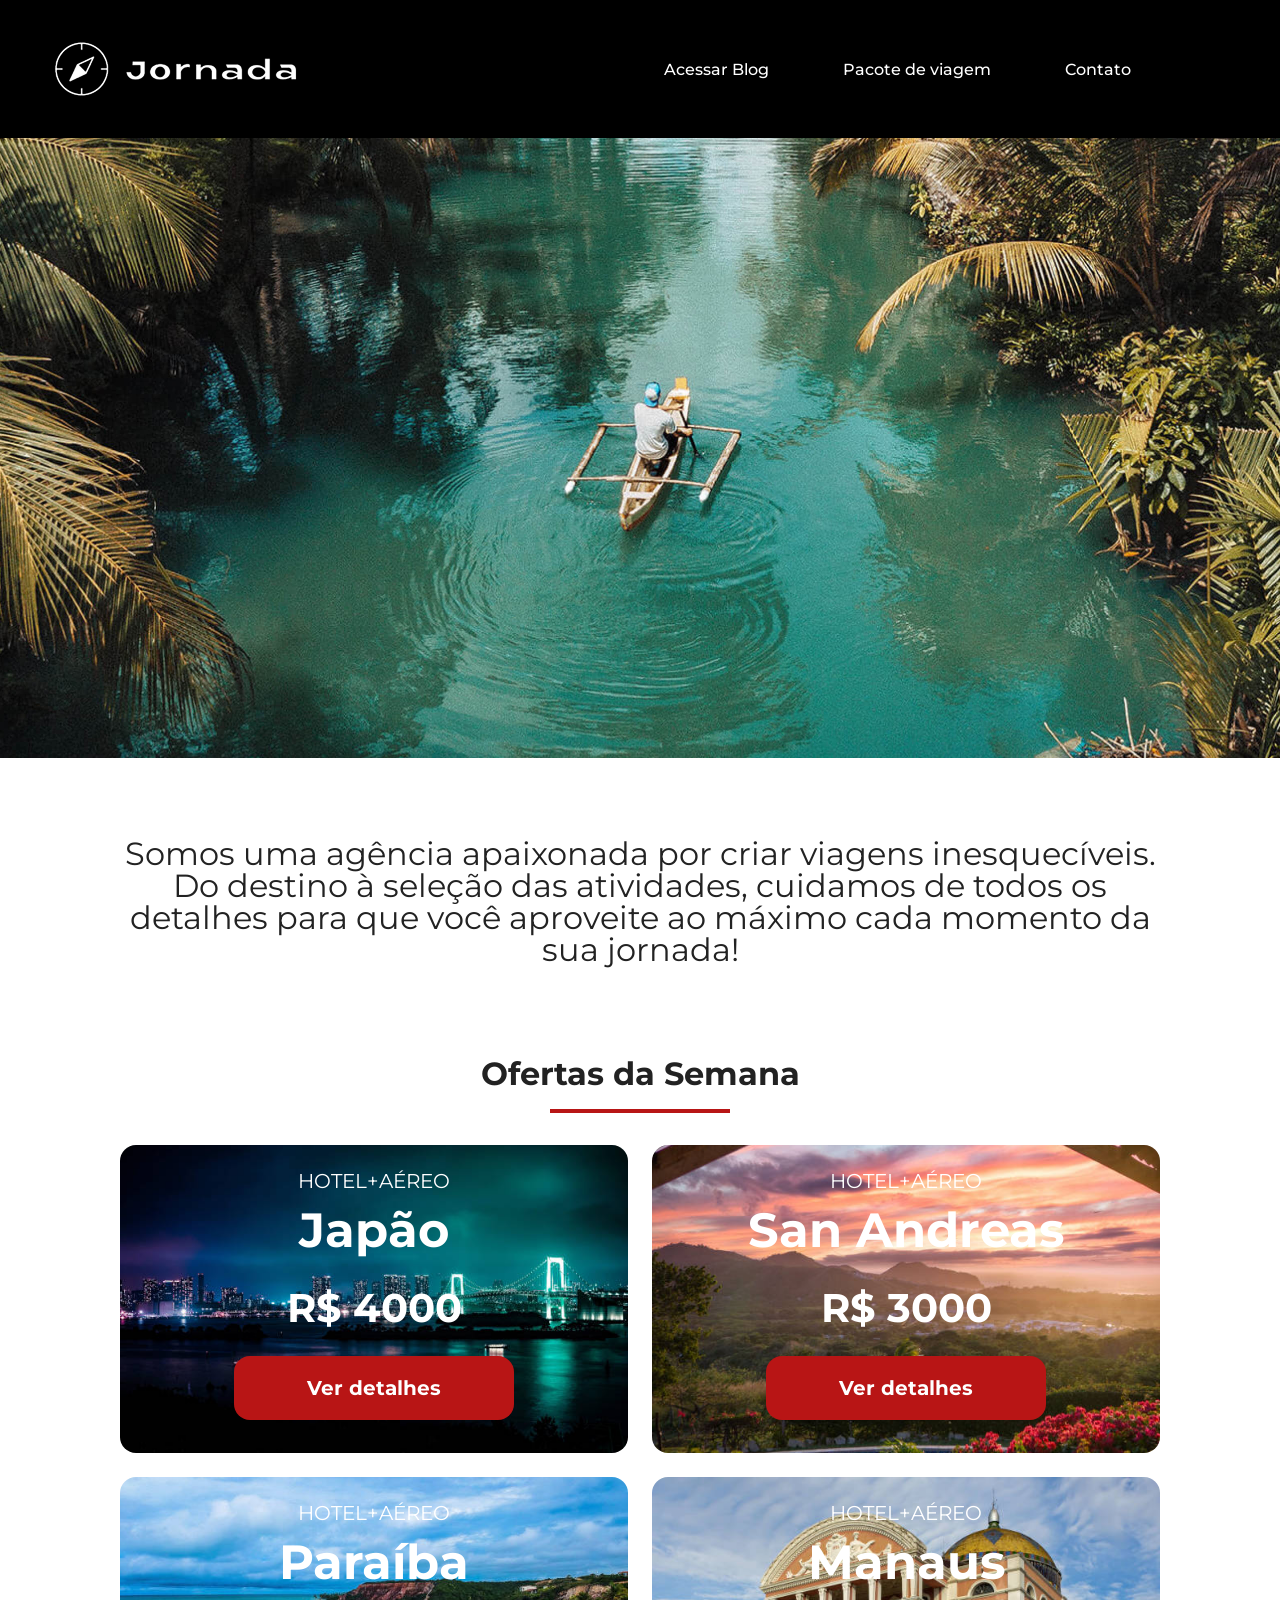
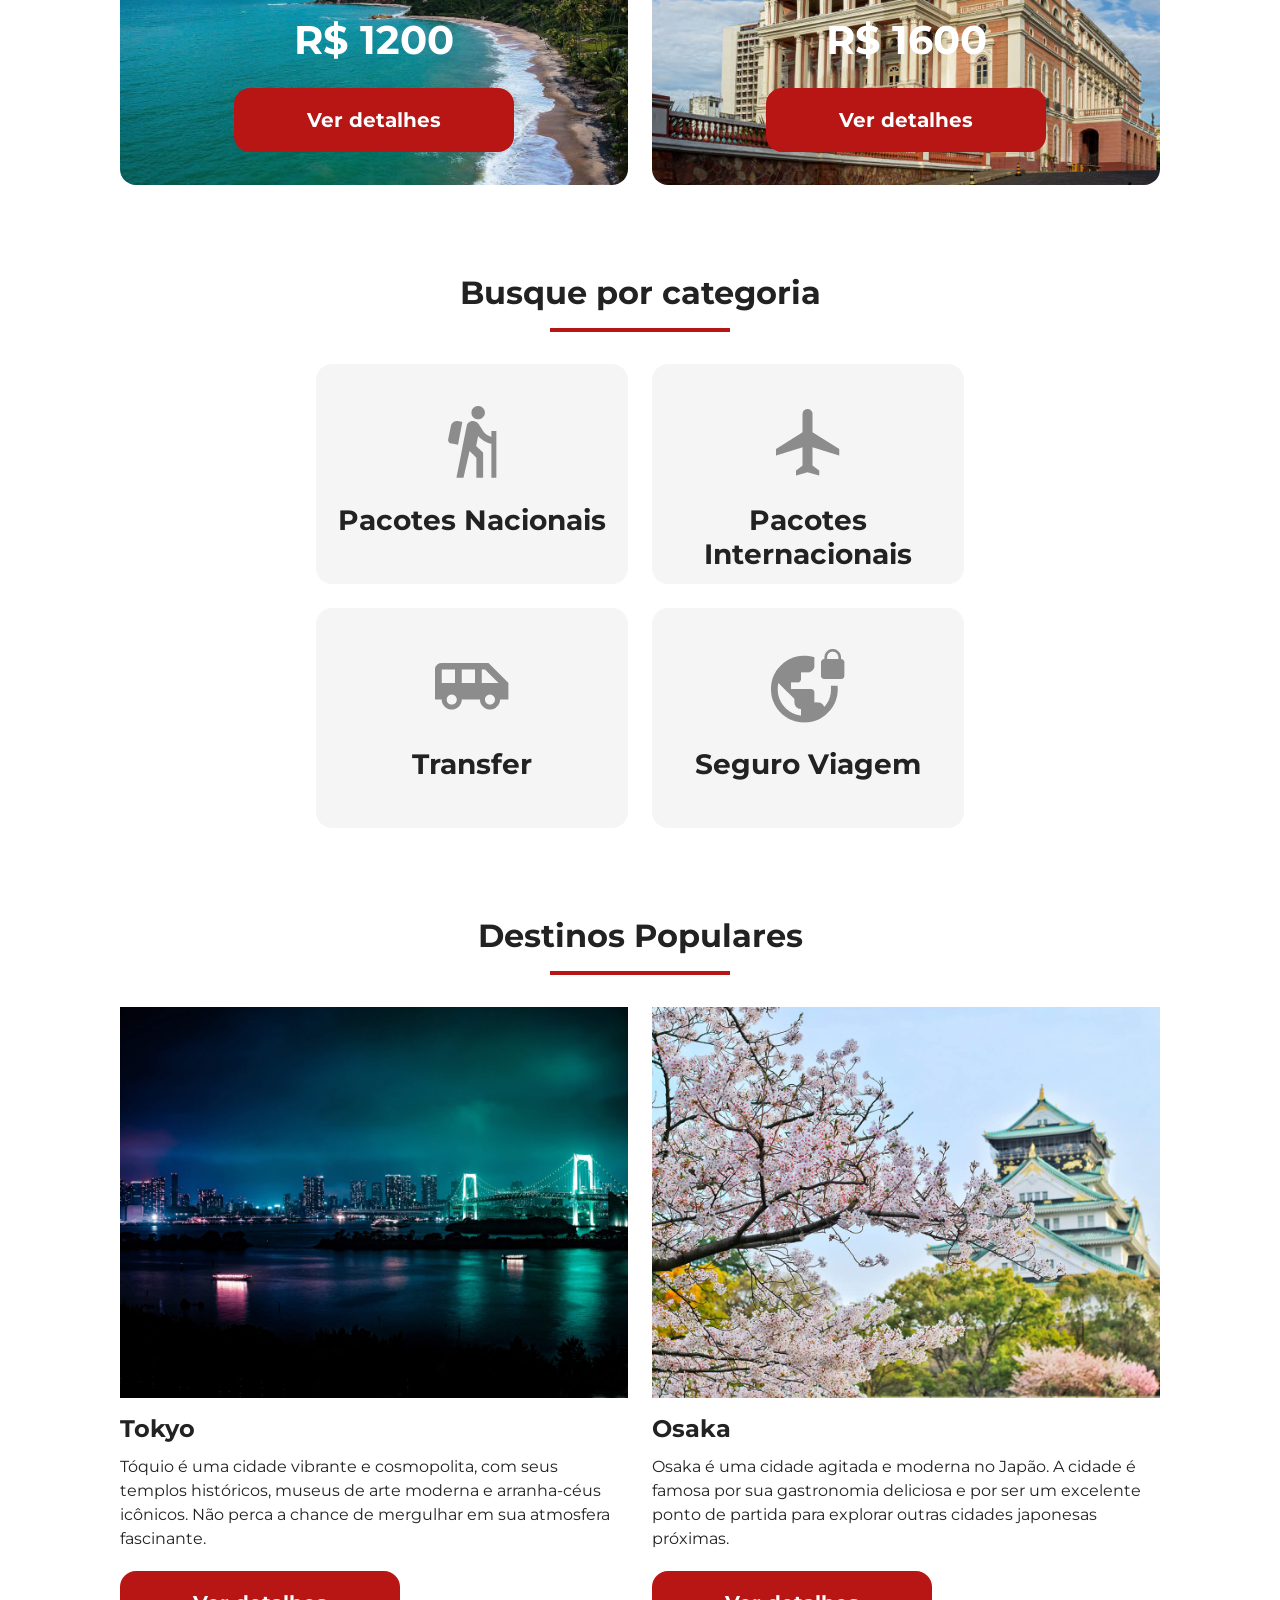
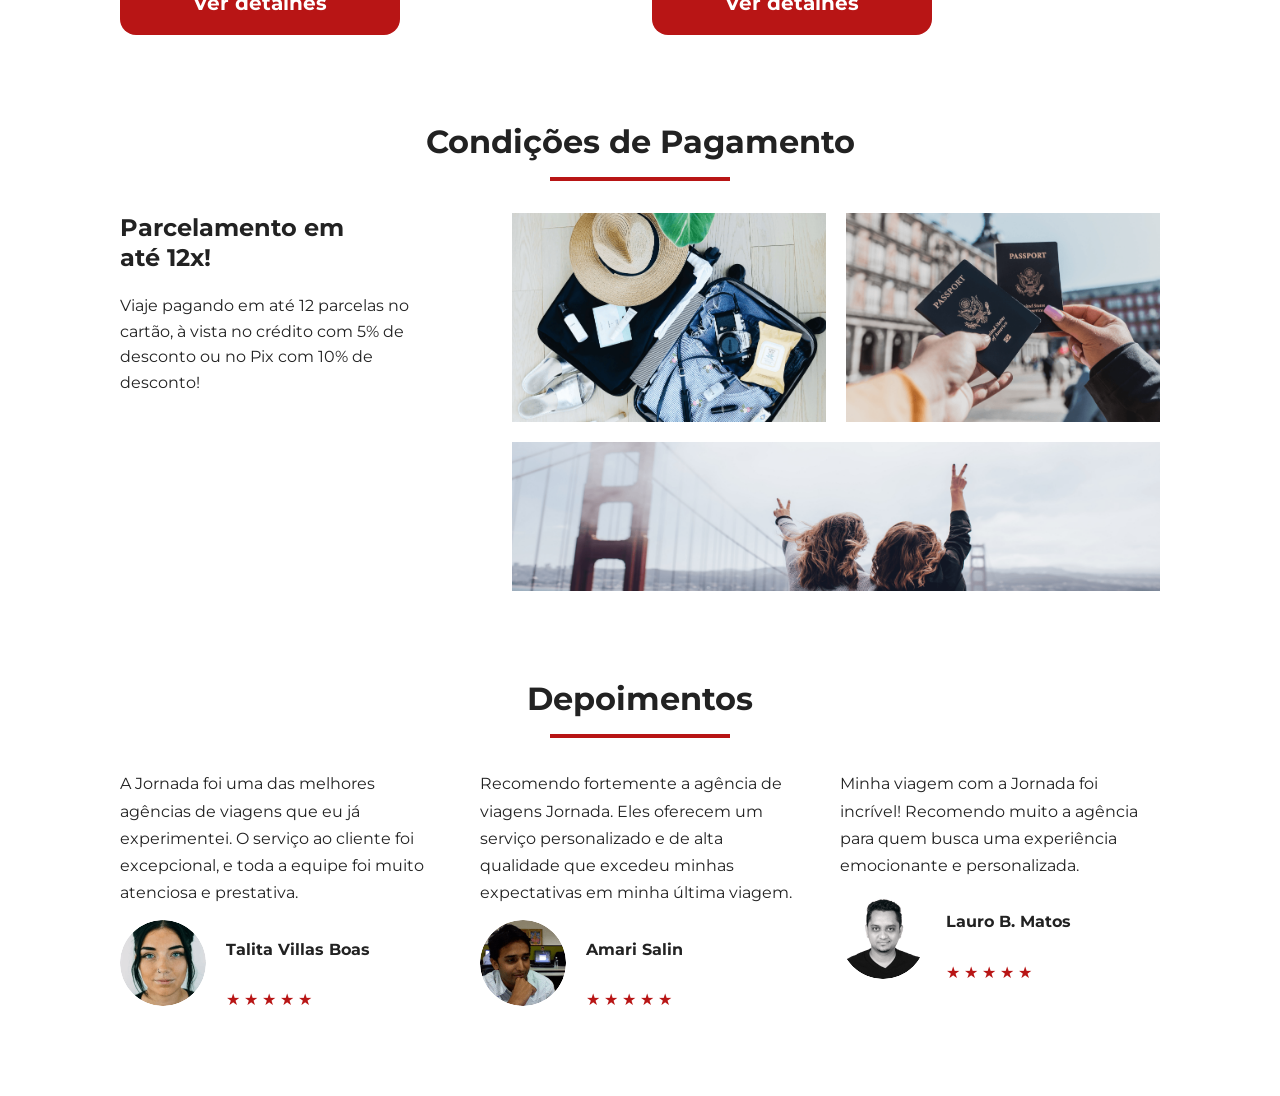
==== commit 68d4d585: "organizando codigo" ====
--- a/index.html
+++ b/index.html
@@ -295,18 +295,18 @@
         class="section testimonials"
         aria-labelledby="testimonials-title"
       >
-        <h2 class="section-heading" id="payment-title">
-          Condições de Pagamento
-        </h2>
+        <h2 class="section-heading" id="payment-title">Depoimentos</h2>
         <div class="testimonials-layout">
           <article class="testimonial-first">
             <header>
               <p>
-                A Jornada foi uma das melhores agências de viagens que eu já experimentei. O serviço ao cliente foi excepcional, e toda a equipe foi muito atenciosa e prestativa.
+                A Jornada foi uma das melhores agências de viagens que eu já
+                experimentei. O serviço ao cliente foi excepcional, e toda a
+                equipe foi muito atenciosa e prestativa.
               </p>
             </header>
             <footer>
-              <img src="./img/avatar-talita.png" alt="Avatar da Talita">
+              <img src="./img/avatar-talita.png" alt="Avatar da Talita" />
               <div class="profile-content">
                 <h4>Talita Villas Boas</h4>
                 <div class="rating">
@@ -322,11 +322,13 @@
           <article class="testimonial-second">
             <header>
               <p>
-                Recomendo fortemente a agência de viagens Jornada. Eles oferecem um serviço personalizado e de alta qualidade que excedeu minhas expectativas em minha última viagem.
+                Recomendo fortemente a agência de viagens Jornada. Eles oferecem
+                um serviço personalizado e de alta qualidade que excedeu minhas
+                expectativas em minha última viagem.
               </p>
             </header>
             <footer>
-              <img src="./img/avatar-amari.png" alt="Avatar do Amari">
+              <img src="./img/avatar-amari.png" alt="Avatar do Amari" />
               <div class="profile-content">
                 <h4>Amari Salin</h4>
                 <div class="rating">
@@ -342,11 +344,13 @@
           <article class="testimonial-third">
             <header>
               <p>
-                Minha viagem com a Jornada foi incrível! Recomendo muito a agência para quem busca uma experiência emocionante e personalizada.
+                Minha viagem com a Jornada foi incrível! Recomendo muito a
+                agência para quem busca uma experiência emocionante e
+                personalizada.
               </p>
             </header>
             <footer>
-              <img src="./img/avatar-lauro.png" alt="Avatar do Lauro">
+              <img src="./img/avatar-lauro.png" alt="Avatar do Lauro" />
               <div class="profile-content">
                 <h4>Lauro B. Matos</h4>
                 <div class="rating">
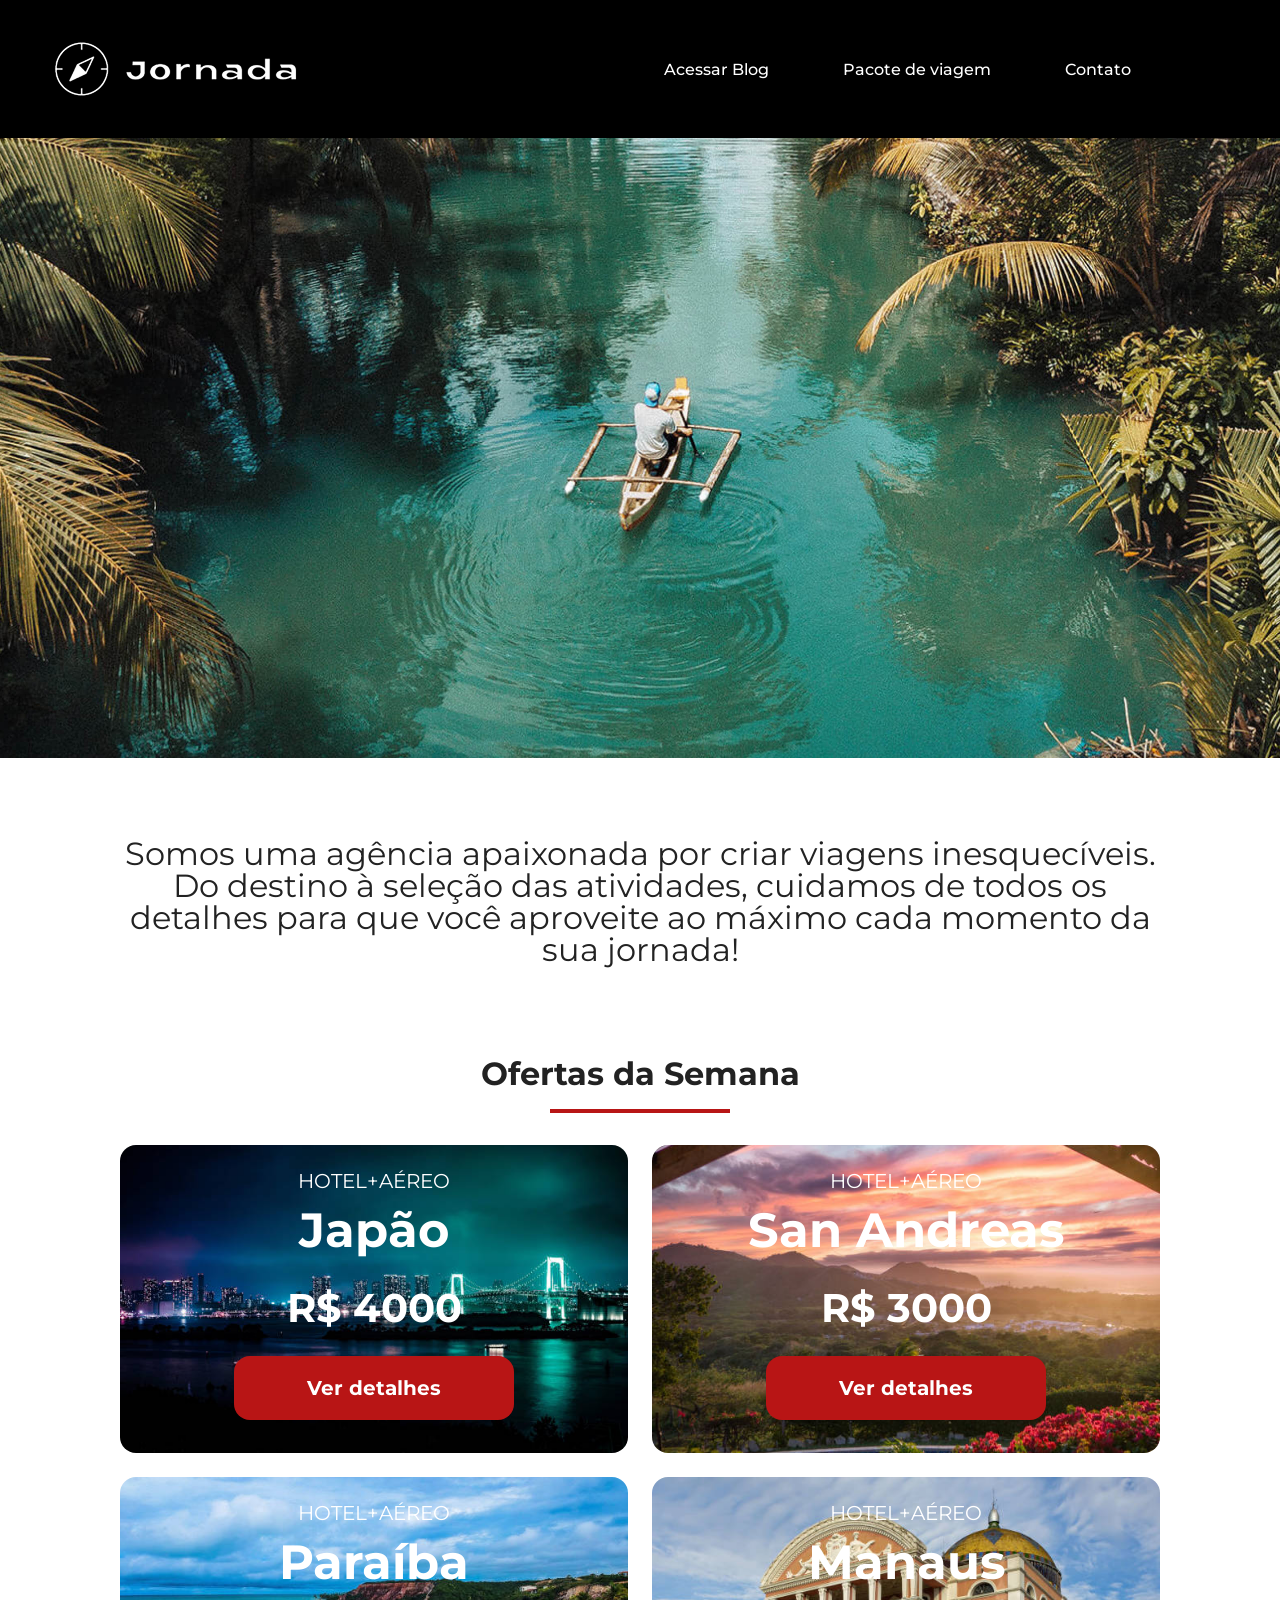
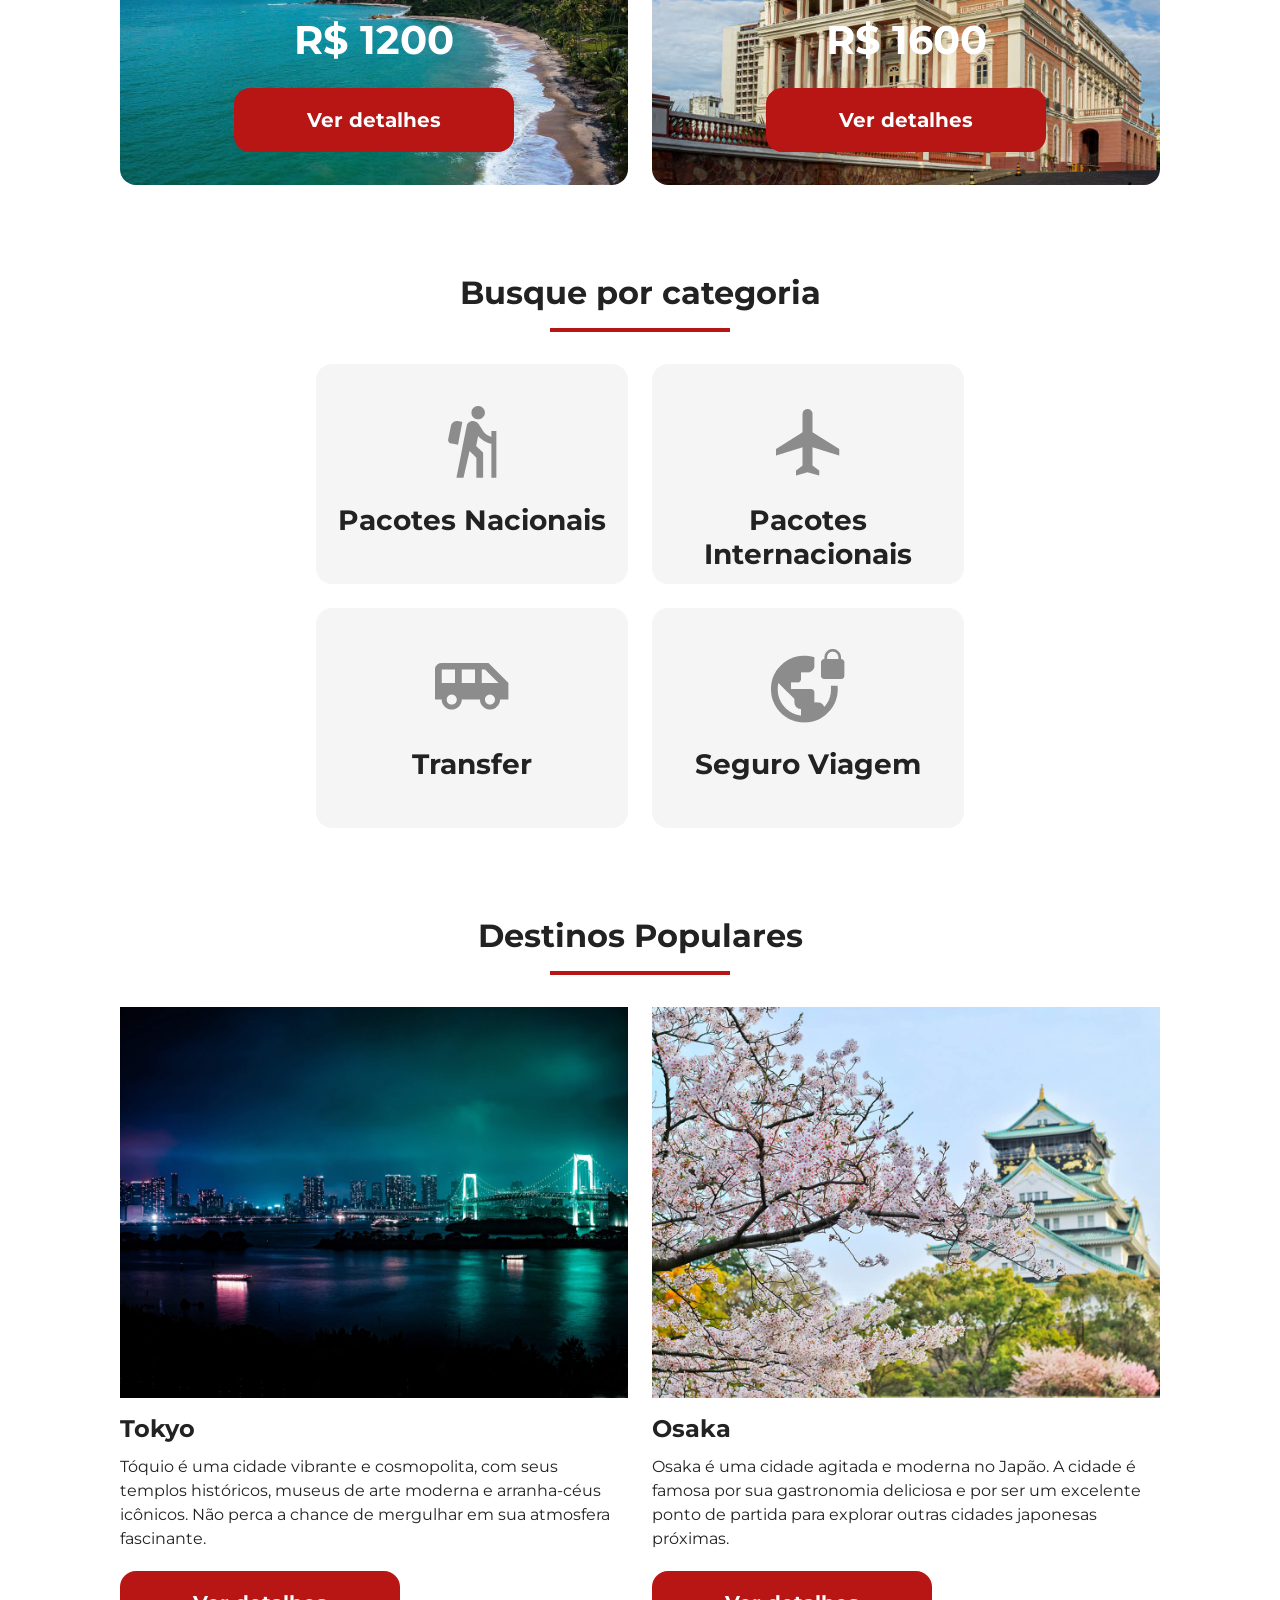
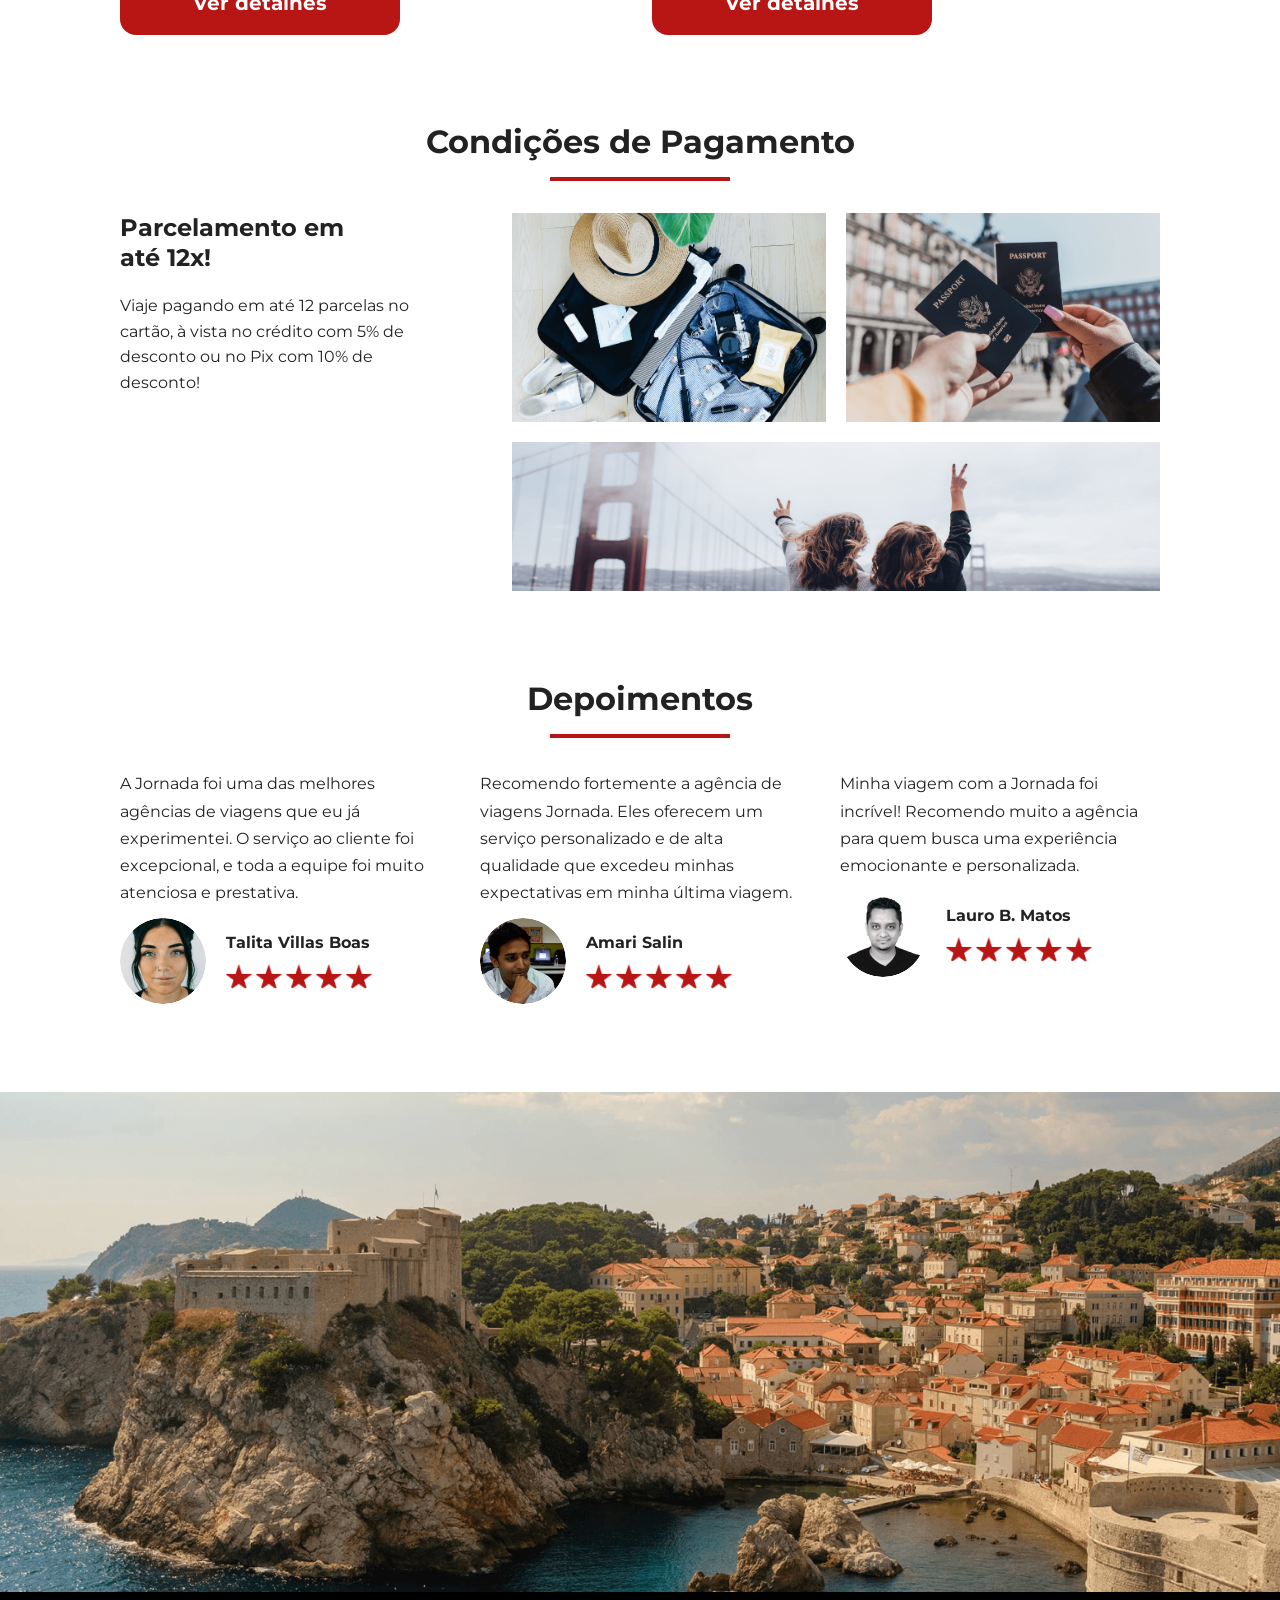
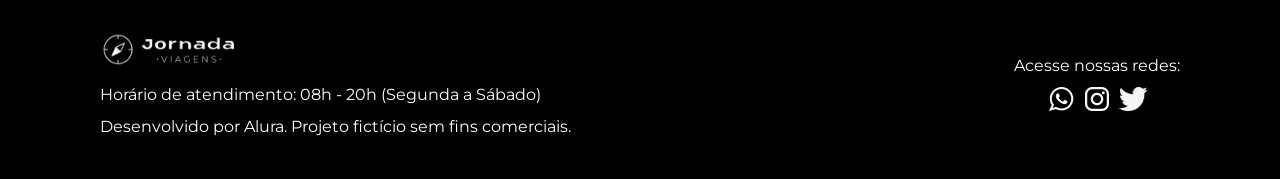
==== commit 61f30dda: "adicionado seção footer responsivo" ====
--- a/index.html
+++ b/index.html
@@ -310,11 +310,11 @@
               <div class="profile-content">
                 <h4>Talita Villas Boas</h4>
                 <div class="rating">
-                  <span class="star">★</span>
-                  <span class="star">★</span>
-                  <span class="star">★</span>
-                  <span class="star">★</span>
-                  <span class="star">★</span>
+                  <img src="./img/start.png" alt="estrela" class="star" />
+                  <img src="./img/start.png" alt="estrela" class="star" />
+                  <img src="./img/start.png" alt="estrela" class="star" />
+                  <img src="./img/start.png" alt="estrela" class="star" />
+                  <img src="./img/start.png" alt="estrela" class="star" />
                 </div>
               </div>
             </footer>
@@ -332,11 +332,11 @@
               <div class="profile-content">
                 <h4>Amari Salin</h4>
                 <div class="rating">
-                  <span class="star">★</span>
-                  <span class="star">★</span>
-                  <span class="star">★</span>
-                  <span class="star">★</span>
-                  <span class="star">★</span>
+                  <img src="./img/start.png" alt="estrela" class="star" />
+                  <img src="./img/start.png" alt="estrela" class="star" />
+                  <img src="./img/start.png" alt="estrela" class="star" />
+                  <img src="./img/start.png" alt="estrela" class="star" />
+                  <img src="./img/start.png" alt="estrela" class="star" />
                 </div>
               </div>
             </footer>
@@ -354,11 +354,11 @@
               <div class="profile-content">
                 <h4>Lauro B. Matos</h4>
                 <div class="rating">
-                  <span class="star">★</span>
-                  <span class="star">★</span>
-                  <span class="star">★</span>
-                  <span class="star">★</span>
-                  <span class="star">★</span>
+                  <img src="./img/start.png" alt="estrela" class="star" />
+                  <img src="./img/start.png" alt="estrela" class="star" />
+                  <img src="./img/start.png" alt="estrela" class="star" />
+                  <img src="./img/start.png" alt="estrela" class="star" />
+                  <img src="./img/start.png" alt="estrela" class="star" />
                 </div>
               </div>
             </footer>
@@ -366,5 +366,74 @@
         </div>
       </section>
     </main>
+
+    <!-- Rodapé -->
+    <footer class="site-footer">
+      <div
+        class="site-footer__image"
+        alt="Vista panorâmica da cidade de Dubrovnik, na Croácia"
+        loading="lazy"
+        decoding="async"
+      ></div>
+
+      <div class="site-footer__content">
+        <!-- Informações da agência -->
+        <div class="site-footer__info">
+          <img
+            class="site-footer__logo"
+            src="./img/footer-logo.png"
+            alt="Jornada Viagens"
+            width="140"
+          />
+
+          <div class="site-footer__details">
+            <p>Horário de atendimento: 08h - 20h (Segunda a Sábado)</p>
+
+            <p>Desenvolvido por Alura. Projeto fictício sem fins comerciais.</p>
+          </div>
+        </div>
+
+        <!-- Redes sociais -->
+        <div class="site-footer__social">
+          <p>Acesse nossas redes:</p>
+
+          <ul class="site-footer__social-list">
+            <li>
+              <a href="#" aria-label="WhatsApp da Jornada Viagens">
+                <img
+                  src="./img/footer-whatsapp.png"
+                  alt=""
+                  width="24"
+                  height="24"
+                />
+              </a>
+            </li>
+
+            <li>
+              <a href="#" aria-label="Instagram da Jornada Viagens">
+                <img
+                  src="./img/footer-instagram.png"
+                  alt=""
+                  width="24"
+                  height="24"
+                />
+              </a>
+            </li>
+
+            <li>
+              <a href="#" aria-label="Twitter da Jornada Viagens">
+                <img
+                  class="twitter"
+                  src="./img/footer-twitter.png"
+                  alt=""
+                  width="24"
+                  height="24"
+                />
+              </a>
+            </li>
+          </ul>
+        </div>
+      </div>
+    </footer>
   </body>
 </html>
--- a/css/style.css
+++ b/css/style.css
@@ -5,4 +5,5 @@
 @import url(./src/categories.css);
 @import url(./src/destinations.css);
 @import url(./src/payments.css);
-@import url(./src/testimonials.css);+@import url(./src/testimonials.css);
+@import url(./src/footer.css);
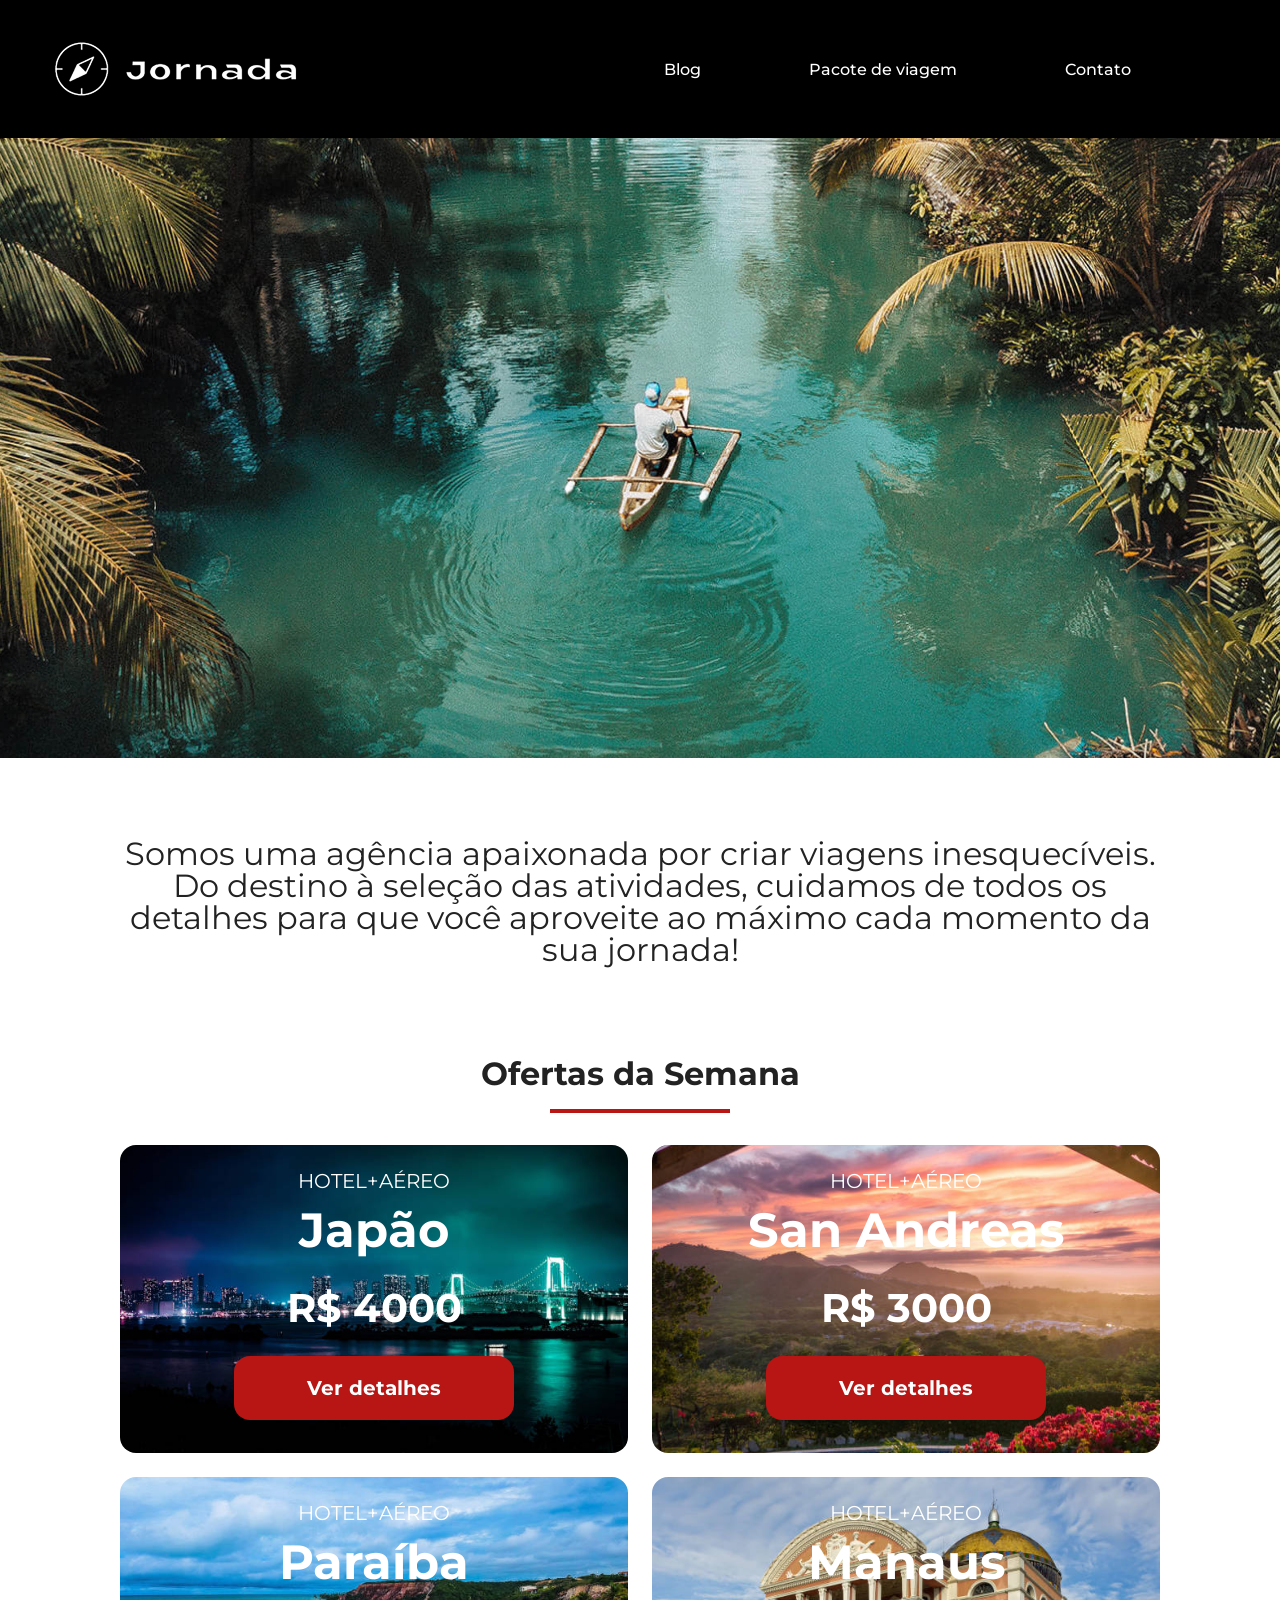
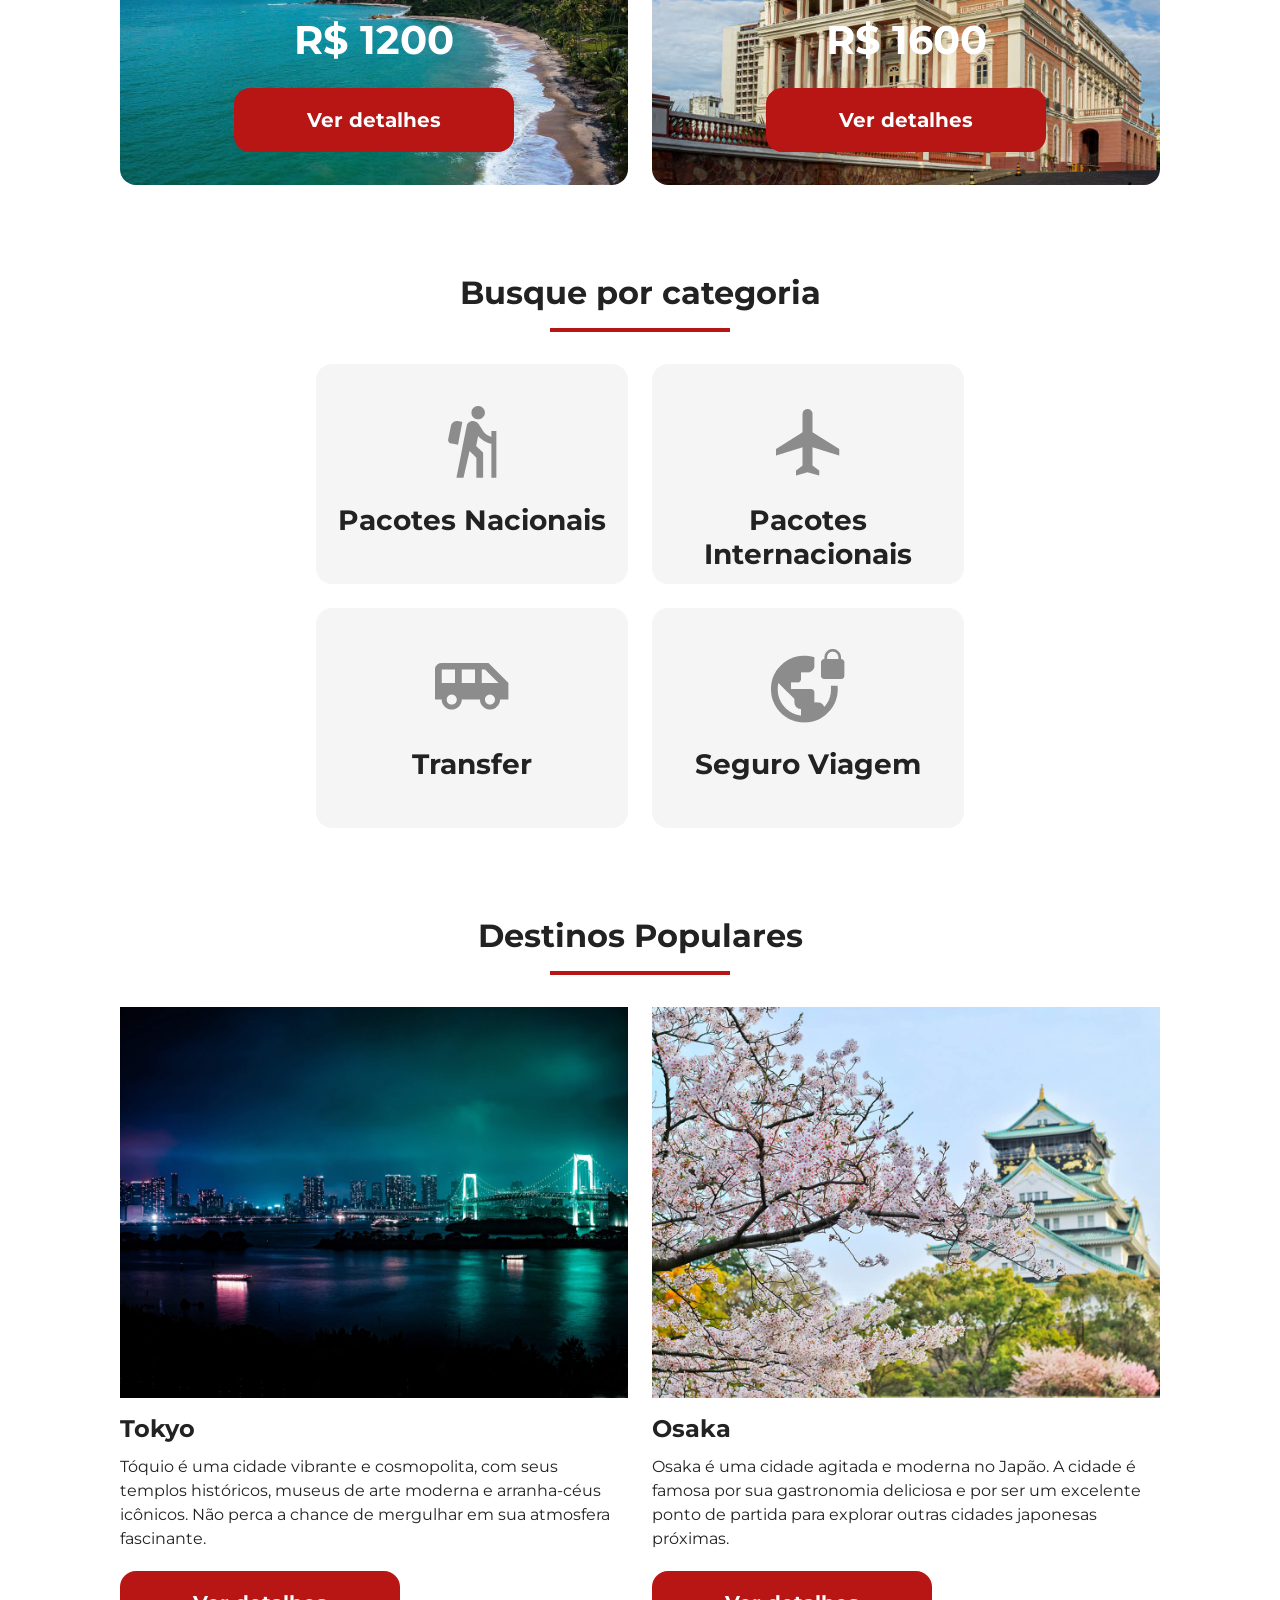
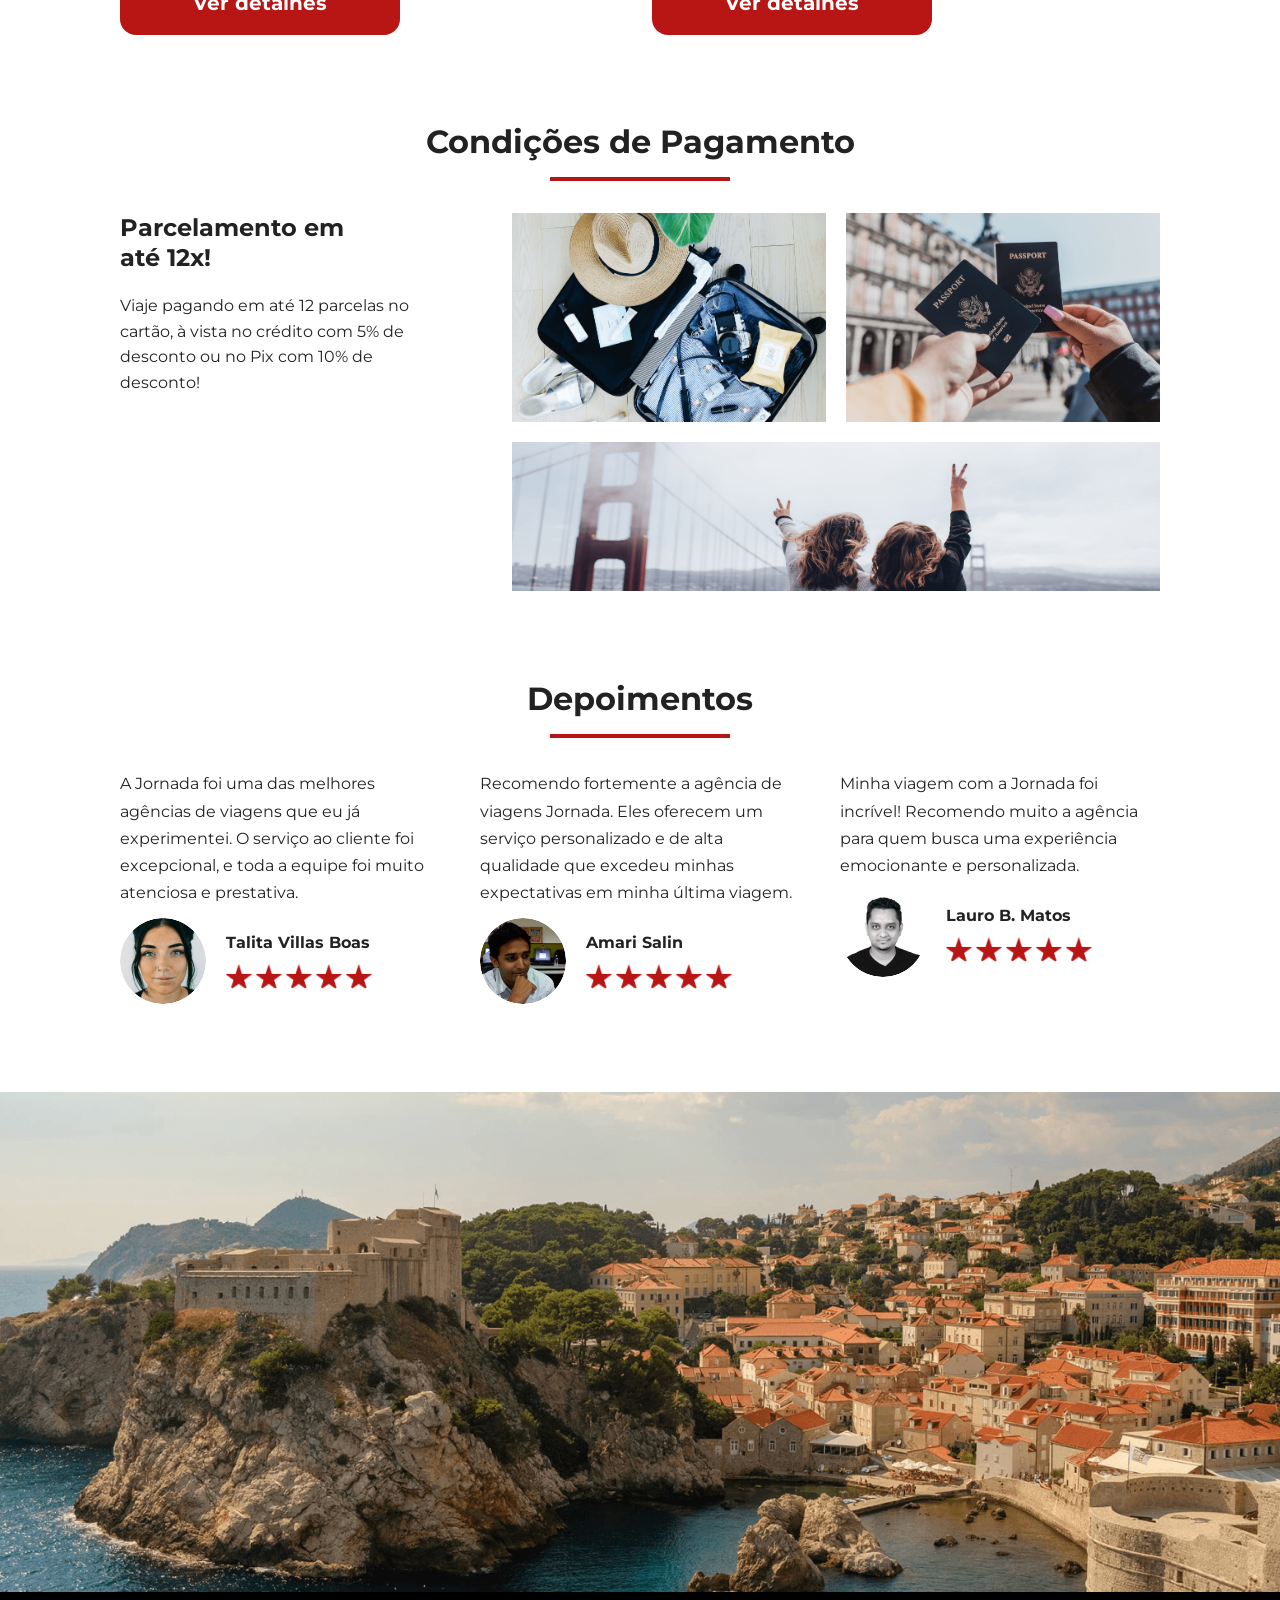
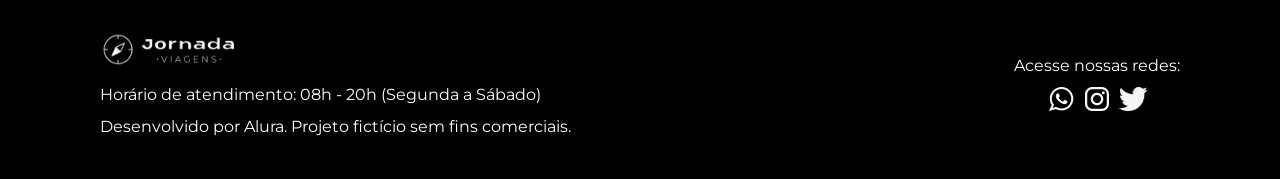
==== commit f7b080cf: "Finalizando curso HTML e CSS : responsividade em layouts" ====
--- a/index.html
+++ b/index.html
@@ -61,8 +61,8 @@
           <span class="visually-hidden">Mostrar links de navegação</span>
         </label>
         <ul class="site-nav__links" id="menu-principal">
-          <li><a href="./blog.html">Acessar Blog</a></li>
-          <li><a href="./pacotes.html">Pacote de viagem</a></li>
+          <li><a href="./blog.html">Blog</a></li>
+          <li><a href="./pacotes-de-viagens.html">Pacote de viagem</a></li>
           <li><a href="./contato.html">Contato</a></li>
         </ul>
       </nav>
